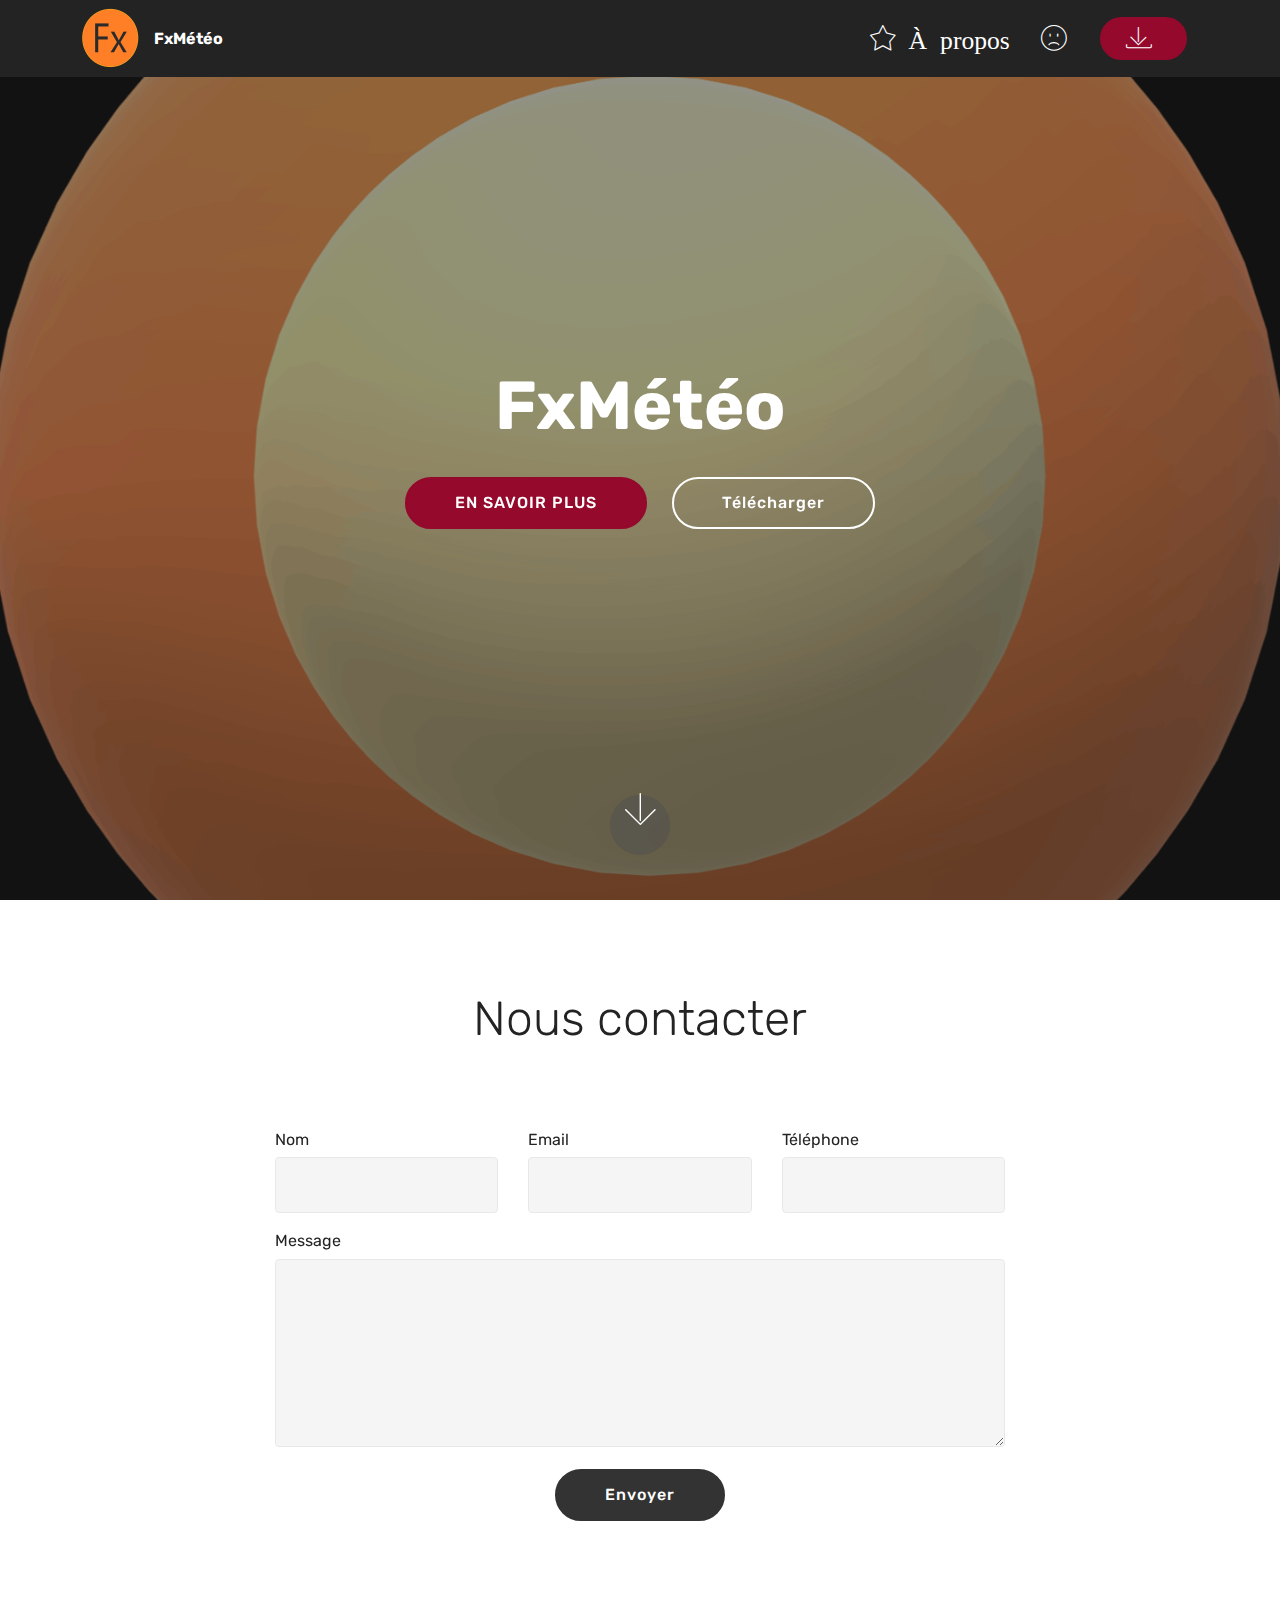
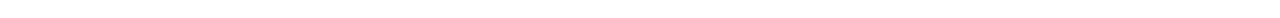
==== index.html @ 1cc1f8f8 "..." ====
<!DOCTYPE html>
<html >
<head>
  <!-- Site made with Mobirise Website Builder v4.9.5, https://mobirise.com -->
  <meta charset="UTF-8">
  <meta http-equiv="X-UA-Compatible" content="IE=edge">
  <meta name="generator" content="Mobirise v4.9.5, mobirise.com">
  <meta name="viewport" content="width=device-width, initial-scale=1, minimum-scale=1">
  <link rel="shortcut icon" href="assets/images/logoxsoleil-122x122.png" type="image/x-icon">
  <meta name="description" content="">
  <title>FxMétéo</title>
  <link rel="stylesheet" href="assets/web/assets/mobirise-icons/mobirise-icons.css">
  <link rel="stylesheet" href="assets/tether/tether.min.css">
  <link rel="stylesheet" href="assets/bootstrap/css/bootstrap.min.css">
  <link rel="stylesheet" href="assets/bootstrap/css/bootstrap-grid.min.css">
  <link rel="stylesheet" href="assets/bootstrap/css/bootstrap-reboot.min.css">
  <link rel="stylesheet" href="assets/dropdown/css/style.css">
  <link rel="stylesheet" href="assets/theme/css/style.css">
  <link rel="stylesheet" href="assets/mobirise/css/mbr-additional.css" type="text/css">
  
  
  
</head>
<body>
  <section class="menu cid-rjNdp1Jo3a" once="menu" id="menu1-5">

    

    <nav class="navbar navbar-expand beta-menu navbar-dropdown align-items-center navbar-fixed-top navbar-toggleable-sm">
        <button class="navbar-toggler navbar-toggler-right" type="button" data-toggle="collapse" data-target="#navbarSupportedContent" aria-controls="navbarSupportedContent" aria-expanded="false" aria-label="Toggle navigation">
            <div class="hamburger">
                <span></span>
                <span></span>
                <span></span>
                <span></span>
            </div>
        </button>
        <div class="menu-logo">
            <div class="navbar-brand">
                <span class="navbar-logo">
                    <a href="FxMétéo.html">
                         <img src="assets/images/logoxsoleil-122x122.png" alt="Mobirise" title="" style="height: 3.8rem;">
                    </a>
                </span>
                <span class="navbar-caption-wrap"><a class="navbar-caption text-white display-4" href="index.html">FxMétéo</a></span>
            </div>
        </div>
        <div class="collapse navbar-collapse" id="navbarSupportedContent">
            <ul class="navbar-nav nav-dropdown" data-app-modern-menu="true"><li class="nav-item">
                    <a class="nav-link link text-white display-4" href="apropos.html"><span class="mbri-star mbr-iconfont mbr-iconfont-btn">&nbsp;À propos</span>
                        </a>
                </li><li class="nav-item">
                    <a class="nav-link link text-white display-4" href="aide.html"><span class="mbri-sad-face mbr-iconfont mbr-iconfont-btn"></span>
                        </a>
                </li></ul>
            <div class="navbar-buttons mbr-section-btn"><a class="btn btn-sm btn-secondary display-4" href="FxMétéo.html">
                    <span class="mbri-save mbr-iconfont mbr-iconfont-btn "><br></span></a></div>
        </div>
    </nav>
</section>

<section class="engine"><a href="https://mobirise.info/d">free site maker</a></section><section class="cid-rjNafGKkWe mbr-fullscreen mbr-parallax-background" id="header2-0">

    

    <div class="mbr-overlay" style="opacity: 0.5; background-color: rgb(35, 35, 35);"></div>

    <div class="container align-center">
        <div class="row justify-content-md-center">
            <div class="mbr-white col-md-10">
                <h1 class="mbr-section-title mbr-bold pb-3 mbr-fonts-style display-1">
                    FxMétéo</h1>
                
                
                <div class="mbr-section-btn"><a class="btn btn-md btn-secondary display-4" href="apropos.html">EN SAVOIR PLUS</a>
                    <a class="btn btn-md btn-white-outline display-4" href="FxMétéo.html">Télécharger</a></div>
            </div>
        </div>
    </div>
    <div class="mbr-arrow hidden-sm-down" aria-hidden="true">
        <a href="#next">
            <i class="mbri-down mbr-iconfont"></i>
        </a>
    </div>
</section>

<section class="mbr-section form1 cid-rjNbFKR8gG" id="form1-1">

    

    
    <div class="container">
        <div class="row justify-content-center">
            <div class="title col-12 col-lg-8">
                <h2 class="mbr-section-title align-center pb-3 mbr-fonts-style display-2">
                    Nous contacter</h2>
                <h3 class="mbr-section-subtitle align-center mbr-light pb-3 mbr-fonts-style display-5"></h3>
            </div>
        </div>
    </div>
    <div class="container">
        <div class="row justify-content-center">
            <div class="media-container-column col-lg-8" data-form-type="formoid">
                <!---Formbuilder Form--->
                <form action="https://mobirise.com/" method="POST" class="mbr-form form-with-styler" data-form-title="Mobirise Form"><input type="hidden" name="email" data-form-email="true" value="gUNDa8kyjLO52QLGzYXBb8/itdICWCpX/SsECe/AJ6BjysUCnybzo7A0BZMUHIFThH6ViTCU7G1DAHpdeQ+tQLdy0p8TaJYJnt2lfduKcC8dFl+DYn1GOAEitGyUYky9">
                    <div class="row row-sm-offset">
                        <div hidden="hidden" data-form-alert="" class="alert alert-success col-12">Envoi confirmé</div>
                        <div hidden="hidden" data-form-alert-danger="" class="alert alert-danger col-12">
                        </div>
                    </div>
                    <div class="dragArea row row-sm-offset">
                        <div class="col-md-4  form-group" data-for="name">
                            <label for="name-form1-1" class="form-control-label mbr-fonts-style display-7">Nom</label>
                            <input type="text" name="name" data-form-field="Name" required="required" class="form-control display-7" id="name-form1-1">
                        </div>
                        <div class="col-md-4  form-group" data-for="email">
                            <label for="email-form1-1" class="form-control-label mbr-fonts-style display-7">Email</label>
                            <input type="email" name="email" data-form-field="Email" required="required" class="form-control display-7" id="email-form1-1">
                        </div>
                        <div data-for="phone" class="col-md-4  form-group">
                            <label for="phone-form1-1" class="form-control-label mbr-fonts-style display-7">Téléphone</label>
                            <input type="tel" name="phone" data-form-field="Phone" class="form-control display-7" id="phone-form1-1">
                        </div>
                        <div data-for="message" class="col-md-12 form-group">
                            <label for="message-form1-1" class="form-control-label mbr-fonts-style display-7">Message</label>
                            <textarea name="message" data-form-field="Message" class="form-control display-7" id="message-form1-1"></textarea>
                        </div>
                        <div class="col-md-12 input-group-btn align-center"><button type="submit" class="btn btn-form btn-black display-4">Envoyer</button></div>
                    </div>
                </form><!---Formbuilder Form--->
            </div>
        </div>
    </div>
</section>


  <script src="assets/web/assets/jquery/jquery.min.js"></script>
  <script src="assets/popper/popper.min.js"></script>
  <script src="assets/tether/tether.min.js"></script>
  <script src="assets/bootstrap/js/bootstrap.min.js"></script>
  <script src="assets/smoothscroll/smooth-scroll.js"></script>
  <script src="assets/dropdown/js/script.min.js"></script>
  <script src="assets/touchswipe/jquery.touch-swipe.min.js"></script>
  <script src="assets/parallax/jarallax.min.js"></script>
  <script src="assets/theme/js/script.js"></script>
  <script src="assets/formoid/formoid.min.js"></script>
  
  
</body>
</html>
---- assets/web/assets/mobirise-icons/mobirise-icons.css ----
@font-face {
  font-family: 'MobiriseIcons';
  src:  url('mobirise-icons.eot?spat4u');
  src:  url('mobirise-icons.eot?spat4u#iefix') format('embedded-opentype'),
    url('mobirise-icons.ttf?spat4u') format('truetype'),
    url('mobirise-icons.woff?spat4u') format('woff'),
    url('mobirise-icons.svg?spat4u#MobiriseIcons') format('svg');
  font-weight: normal;
  font-style: normal;
}

[class^="mbri-"], [class*=" mbri-"] {
  /* use !important to prevent issues with browser extensions that change fonts */
  font-family: MobiriseIcons !important;
  speak: none;
  font-style: normal;
  font-weight: normal;
  font-variant: normal;
  text-transform: none;
  line-height: 1;

  /* Better Font Rendering =========== */
  -webkit-font-smoothing: antialiased;
  -moz-osx-font-smoothing: grayscale;
}

.mbri-add-submenu:before {
  content: "\e900";
}
.mbri-alert:before {
  content: "\e901";
}
.mbri-align-center:before {
  content: "\e902";
}
.mbri-align-justify:before {
  content: "\e903";
}
.mbri-align-left:before {
  content: "\e904";
}
.mbri-align-right:before {
  content: "\e905";
}
.mbri-android:before {
  content: "\e906";
}
.mbri-apple:before {
  content: "\e907";
}
.mbri-arrow-down:before {
  content: "\e908";
}
.mbri-arrow-next:before {
  content: "\e909";
}
.mbri-arrow-prev:before {
  content: "\e90a";
}
.mbri-arrow-up:before {
  content: "\e90b";
}
.mbri-bold:before {
  content: "\e90c";
}
.mbri-bookmark:before {
  content: "\e90d";
}
.mbri-bootstrap:before {
  content: "\e90e";
}
.mbri-briefcase:before {
  content: "\e90f";
}
.mbri-browse:before {
  content: "\e910";
}
.mbri-bulleted-list:before {
  content: "\e911";
}
.mbri-calendar:before {
  content: "\e912";
}
.mbri-camera:before {
  content: "\e913";
}
.mbri-cart-add:before {
  content: "\e914";
}
.mbri-cart-full:before {
  content: "\e915";
}
.mbri-cash:before {
  content: "\e916";
}
.mbri-change-style:before {
  content: "\e917";
}
.mbri-chat:before {
  content: "\e918";
}
.mbri-clock:before {
  content: "\e919";
}
.mbri-close:before {
  content: "\e91a";
}
.mbri-cloud:before {
  content: "\e91b";
}
.mbri-code:before {
  content: "\e91c";
}
.mbri-contact-form:before {
  content: "\e91d";
}
.mbri-credit-card:before {
  content: "\e91e";
}
.mbri-cursor-click:before {
  content: "\e91f";
}
.mbri-cust-feedback:before {
  content: "\e920";
}
.mbri-database:before {
  content: "\e921";
}
.mbri-delivery:before {
  content: "\e922";
}
.mbri-desktop:before {
  content: "\e923";
}
.mbri-devices:before {
  content: "\e924";
}
.mbri-down:before {
  content: "\e925";
}
.mbri-download:before {
  content: "\e989";
}
.mbri-drag-n-drop:before {
  content: "\e927";
}
.mbri-drag-n-drop2:before {
  content: "\e928";
}
.mbri-edit:before {
  content: "\e929";
}
.mbri-edit2:before {
  content: "\e92a";
}
.mbri-error:before {
  content: "\e92b";
}
.mbri-extension:before {
  content: "\e92c";
}
.mbri-features:before {
  content: "\e92d";
}
.mbri-file:before {
  content: "\e92e";
}
.mbri-flag:before {
  content: "\e92f";
}
.mbri-folder:before {
  content: "\e930";
}
.mbri-gift:before {
  content: "\e931";
}
.mbri-github:before {
  content: "\e932";
}
.mbri-globe:before {
  content: "\e933";
}
.mbri-globe-2:before {
  content: "\e934";
}
.mbri-growing-chart:before {
  content: "\e935";
}
.mbri-hearth:before {
  content: "\e936";
}
.mbri-help:before {
  content: "\e937";
}
.mbri-home:before {
  content: "\e938";
}
.mbri-hot-cup:before {
  content: "\e939";
}
.mbri-idea:before {
  content: "\e93a";
}
.mbri-image-gallery:before {
  content: "\e93b";
}
.mbri-image-slider:before {
  content: "\e93c";
}
.mbri-info:before {
  content: "\e93d";
}
.mbri-italic:before {
  content: "\e93e";
}
.mbri-key:before {
  content: "\e93f";
}
.mbri-laptop:before {
  content: "\e940";
}
.mbri-layers:before {
  content: "\e941";
}
.mbri-left-right:before {
  content: "\e942";
}
.mbri-left:before {
  content: "\e943";
}
.mbri-letter:before {
  content: "\e944";
}
.mbri-like:before {
  content: "\e945";
}
.mbri-link:before {
  content: "\e946";
}
.mbri-lock:before {
  content: "\e947";
}
.mbri-login:before {
  content: "\e948";
}
.mbri-logout:before {
  content: "\e949";
}
.mbri-magic-stick:before {
  content: "\e94a";
}
.mbri-map-pin:before {
  content: "\e94b";
}
.mbri-menu:before {
  content: "\e94c";
}
.mbri-mobile:before {
  content: "\e94d";
}
.mbri-mobile2:before {
  content: "\e94e";
}
.mbri-mobirise:before {
  content: "\e94f";
}
.mbri-more-horizontal:before {
  content: "\e950";
}
.mbri-more-vertical:before {
  content: "\e951";
}
.mbri-music:before {
  content: "\e952";
}
.mbri-new-file:before {
  content: "\e953";
}
.mbri-numbered-list:before {
  content: "\e954";
}
.mbri-opened-folder:before {
  content: "\e955";
}
.mbri-pages:before {
  content: "\e956";
}
.mbri-paper-plane:before {
  content: "\e957";
}
.mbri-paperclip:before {
  content: "\e958";
}
.mbri-photo:before {
  content: "\e959";
}
.mbri-photos:before {
  content: "\e95a";
}
.mbri-pin:before {
  content: "\e95b";
}
.mbri-play:before {
  content: "\e95c";
}
.mbri-plus:before {
  content: "\e95d";
}
.mbri-preview:before {
  content: "\e95e";
}
.mbri-print:before {
  content: "\e95f";
}
.mbri-protect:before {
  content: "\e960";
}
.mbri-question:before {
  content: "\e961";
}
.mbri-quote-left:before {
  content: "\e962";
}
.mbri-quote-right:before {
  content: "\e963";
}
.mbri-refresh:before {
  content: "\e964";
}
.mbri-responsive:before {
  content: "\e965";
}
.mbri-right:before {
  content: "\e966";
}
.mbri-rocket:before {
  content: "\e967";
}
.mbri-sad-face:before {
  content: "\e968";
}
.mbri-sale:before {
  content: "\e969";
}
.mbri-save:before {
  content: "\e96a";
}
.mbri-search:before {
  content: "\e96b";
}
.mbri-setting:before {
  content: "\e96c";
}
.mbri-setting2:before {
  content: "\e96d";
}
.mbri-setting3:before {
  content: "\e96e";
}
.mbri-share:before {
  content: "\e96f";
}
.mbri-shopping-bag:before {
  content: "\e970";
}
.mbri-shopping-basket:before {
  content: "\e971";
}
.mbri-shopping-cart:before {
  content: "\e972";
}
.mbri-sites:before {
  content: "\e973";
}
.mbri-smile-face:before {
  content: "\e974";
}
.mbri-speed:before {
  content: "\e975";
}
.mbri-star:before {
  content: "\e976";
}
.mbri-success:before {
  content: "\e977";
}
.mbri-sun:before {
  content: "\e978";
}
.mbri-sun2:before {
  content: "\e979";
}
.mbri-tablet:before {
  content: "\e97a";
}
.mbri-tablet-vertical:before {
  content: "\e97b";
}
.mbri-target:before {
  content: "\e97c";
}
.mbri-timer:before {
  content: "\e97d";
}
.mbri-to-ftp:before {
  content: "\e97e";
}
.mbri-to-local-drive:before {
  content: "\e97f";
}
.mbri-touch-swipe:before {
  content: "\e980";
}
.mbri-touch:before {
  content: "\e981";
}
.mbri-trash:before {
  content: "\e982";
}
.mbri-underline:before {
  content: "\e983";
}
.mbri-unlink:before {
  content: "\e984";
}
.mbri-unlock:before {
  content: "\e985";
}
.mbri-up-down:before {
  content: "\e986";
}
.mbri-up:before {
  content: "\e987";
}
.mbri-update:before {
  content: "\e988";
}
.mbri-upload:before {
 content: "\e926"; 
}
.mbri-user:before {
  content: "\e98a";
}
.mbri-user2:before {
  content: "\e98b";
}
.mbri-users:before {
  content: "\e98c";
}
.mbri-video:before {
  content: "\e98d";
}
.mbri-video-play:before {
  content: "\e98e";
}
.mbri-watch:before {
  content: "\e98f";
}
.mbri-website-theme:before {
  content: "\e990";
}
.mbri-wifi:before {
  content: "\e991";
}
.mbri-windows:before {
  content: "\e992";
}
.mbri-zoom-out:before {
  content: "\e993";
}
.mbri-redo:before {
  content: "\e994";
}
.mbri-undo:before {
  content: "\e995";
}
---- assets/dropdown/css/style.css ----
.navbar-dropdown {
  left: 0;
  padding: 0;
  position: absolute;
  right: 0;
  top: 0;
  transition: all 0.45s ease;
  z-index: 1030;
  background: #282828; }
  .navbar-dropdown .navbar-logo {
    margin-right: 0.8rem;
    transition: margin 0.3s ease-in-out;
    vertical-align: middle; }
    .navbar-dropdown .navbar-logo img {
      height: 3.125rem;
      transition: all 0.3s ease-in-out; }
    .navbar-dropdown .navbar-logo.mbr-iconfont {
      font-size: 3.125rem;
      line-height: 3.125rem; }
  .navbar-dropdown .navbar-caption {
    font-weight: 700;
    white-space: normal;
    vertical-align: -4px;
    line-height: 3.125rem !important; }
    .navbar-dropdown .navbar-caption, .navbar-dropdown .navbar-caption:hover {
      color: inherit;
      text-decoration: none; }
  .navbar-dropdown .mbr-iconfont + .navbar-caption {
    vertical-align: -1px; }
  .navbar-dropdown.navbar-fixed-top {
    position: fixed; }
  .navbar-dropdown .navbar-brand span {
    vertical-align: -4px; }
  .navbar-dropdown.bg-color.transparent {
    background: none; }
  .navbar-dropdown.navbar-short .navbar-brand {
    padding: 0.625rem 0; }
    .navbar-dropdown.navbar-short .navbar-brand span {
      vertical-align: -1px; }
  .navbar-dropdown.navbar-short .navbar-caption {
    line-height: 2.375rem !important;
    vertical-align: -2px; }
  .navbar-dropdown.navbar-short .navbar-logo {
    margin-right: 0.5rem; }
    .navbar-dropdown.navbar-short .navbar-logo img {
      height: 2.375rem; }
    .navbar-dropdown.navbar-short .navbar-logo.mbr-iconfont {
      font-size: 2.375rem;
      line-height: 2.375rem; }
  .navbar-dropdown.navbar-short .mbr-table-cell {
    height: 3.625rem; }
  .navbar-dropdown .navbar-close {
    left: 0.6875rem;
    position: fixed;
    top: 0.75rem;
    z-index: 1000; }
  .navbar-dropdown .hamburger-icon {
    content: "";
    display: inline-block;
    vertical-align: middle;
    width: 16px;
    -webkit-box-shadow: 0 -6px 0 1px #282828,0 0 0 1px #282828,0 6px 0 1px #282828;
    -moz-box-shadow: 0 -6px 0 1px #282828,0 0 0 1px #282828,0 6px 0 1px #282828;
    box-shadow: 0 -6px 0 1px #282828,0 0 0 1px #282828,0 6px 0 1px #282828; }

.dropdown-menu .dropdown-toggle[data-toggle="dropdown-submenu"]::after {
  border-bottom: 0.35em solid transparent;
  border-left: 0.35em solid;
  border-right: 0;
  border-top: 0.35em solid transparent;
  margin-left: 0.3rem; }

.dropdown-menu .dropdown-item:focus {
  outline: 0; }

.nav-dropdown {
  font-size: 0.75rem;
  font-weight: 500;
  height: auto !important; }
  .nav-dropdown .nav-btn {
    padding-left: 1rem; }
  .nav-dropdown .link {
    margin: .667em 1.667em;
    font-weight: 500;
    padding: 0;
    transition: color .2s ease-in-out; }
    .nav-dropdown .link.dropdown-toggle {
      margin-right: 2.583em; }
      .nav-dropdown .link.dropdown-toggle::after {
        margin-left: .25rem;
        border-top: 0.35em solid;
        border-right: 0.35em solid transparent;
        border-left: 0.35em solid transparent;
        border-bottom: 0; }
      .nav-dropdown .link.dropdown-toggle[aria-expanded="true"] {
        margin: 0;
        padding: 0.667em 3.263em  0.667em 1.667em; }
  .nav-dropdown .link::after,
  .nav-dropdown .dropdown-item::after {
    color: inherit; }
  .nav-dropdown .btn {
    font-size: 0.75rem;
    font-weight: 700;
    letter-spacing: 0;
    margin-bottom: 0;
    padding-left: 1.25rem;
    padding-right: 1.25rem; }
  .nav-dropdown .dropdown-menu {
    border-radius: 0;
    border: 0;
    left: 0;
    margin: 0;
    padding-bottom: 1.25rem;
    padding-top: 1.25rem;
    position: relative; }
  .nav-dropdown .dropdown-submenu {
    margin-left: 0.125rem;
    top: 0; }
  .nav-dropdown .dropdown-item {
    font-weight: 500;
    line-height: 2;
    padding: 0.3846em 4.615em 0.3846em 1.5385em;
    position: relative;
    transition: color .2s ease-in-out, background-color .2s ease-in-out; }
    .nav-dropdown .dropdown-item::after {
      margin-top: -0.3077em;
      position: absolute;
      right: 1.1538em;
      top: 50%; }
    .nav-dropdown .dropdown-item:focus, .nav-dropdown .dropdown-item:hover {
      background: none; }

@media (max-width: 767px) {
  .nav-dropdown.navbar-toggleable-sm {
    bottom: 0;
    display: none;
    left: 0;
    overflow-x: hidden;
    position: fixed;
    top: 0;
    transform: translateX(-100%);
    -ms-transform: translateX(-100%);
    -webkit-transform: translateX(-100%);
    width: 18.75rem;
    z-index: 999; } }
.nav-dropdown.navbar-toggleable-xl {
  bottom: 0;
  display: none;
  left: 0;
  overflow-x: hidden;
  position: fixed;
  top: 0;
  transform: translateX(-100%);
  -ms-transform: translateX(-100%);
  -webkit-transform: translateX(-100%);
  width: 18.75rem;
  z-index: 999; }

.nav-dropdown-sm {
  display: block !important;
  overflow-x: hidden;
  overflow: auto;
  padding-top: 3.875rem; }
  .nav-dropdown-sm::after {
    content: "";
    display: block;
    height: 3rem;
    width: 100%; }
  .nav-dropdown-sm.collapse.in ~ .navbar-close {
    display: block !important; }
  .nav-dropdown-sm.collapsing, .nav-dropdown-sm.collapse.in {
    transform: translateX(0);
    -ms-transform: translateX(0);
    -webkit-transform: translateX(0);
    transition: all 0.25s ease-out;
    -webkit-transition: all 0.25s ease-out;
    background: #282828; }
  .nav-dropdown-sm.collapsing[aria-expanded="false"] {
    transform: translateX(-100%);
    -ms-transform: translateX(-100%);
    -webkit-transform: translateX(-100%); }
  .nav-dropdown-sm .nav-item {
    display: block;
    margin-left: 0 !important;
    padding-left: 0; }
  .nav-dropdown-sm .link,
  .nav-dropdown-sm .dropdown-item {
    border-top: 1px dotted rgba(255, 255, 255, 0.1);
    font-size: 0.8125rem;
    line-height: 1.6;
    margin: 0 !important;
    padding: 0.875rem 2.4rem 0.875rem 1.5625rem !important;
    position: relative;
    white-space: normal; }
    .nav-dropdown-sm .link:focus, .nav-dropdown-sm .link:hover,
    .nav-dropdown-sm .dropdown-item:focus,
    .nav-dropdown-sm .dropdown-item:hover {
      background: rgba(0, 0, 0, 0.2) !important;
      color: #c0a375; }
  .nav-dropdown-sm .nav-btn {
    position: relative;
    padding: 1.5625rem 1.5625rem 0 1.5625rem; }
    .nav-dropdown-sm .nav-btn::before {
      border-top: 1px dotted rgba(255, 255, 255, 0.1);
      content: "";
      left: 0;
      position: absolute;
      top: 0;
      width: 100%; }
    .nav-dropdown-sm .nav-btn + .nav-btn {
      padding-top: 0.625rem; }
      .nav-dropdown-sm .nav-btn + .nav-btn::before {
        display: none; }
  .nav-dropdown-sm .btn {
    padding: 0.625rem 0; }
  .nav-dropdown-sm .dropdown-toggle[data-toggle="dropdown-submenu"]::after {
    margin-left: .25rem;
    border-top: 0.35em solid;
    border-right: 0.35em solid transparent;
    border-left: 0.35em solid transparent;
    border-bottom: 0; }
  .nav-dropdown-sm .dropdown-toggle[data-toggle="dropdown-submenu"][aria-expanded="true"]::after {
    border-top: 0;
    border-right: 0.35em solid transparent;
    border-left: 0.35em solid transparent;
    border-bottom: 0.35em solid; }
  .nav-dropdown-sm .dropdown-menu {
    margin: 0;
    padding: 0;
    position: relative;
    top: 0;
    left: 0;
    width: 100%;
    border: 0;
    float: none;
    border-radius: 0;
    background: none; }
  .nav-dropdown-sm .dropdown-submenu {
    left: 100%;
    margin-left: 0.125rem;
    margin-top: -1.25rem;
    top: 0; }

.navbar-toggleable-sm .nav-dropdown .dropdown-menu {
  position: absolute; }

.navbar-toggleable-sm .nav-dropdown .dropdown-submenu {
  left: 100%;
  margin-left: 0.125rem;
  margin-top: -1.25rem;
  top: 0; }

.navbar-toggleable-sm.opened .nav-dropdown .dropdown-menu {
  position: relative; }

.navbar-toggleable-sm.opened .nav-dropdown .dropdown-submenu {
  left: 0;
  margin-left: 00rem;
  margin-top: 0rem;
  top: 0; }

.is-builder .nav-dropdown.collapsing {
  transition: none !important; }

/*# sourceMappingURL=style.css.map */
---- assets/theme/css/style.css ----
/*!
 * Mobirise v4 theme (https://mobirise.com/)
 * Copyright 2017 Mobirise
 */
section {
  background-color: #eeeeee; }

section,
.container,
.container-fluid {
  position: relative;
  word-wrap: break-word; }

a.mbr-iconfont:hover {
  text-decoration: none; }

.article .lead p, .article .lead ul, .article .lead ol, .article .lead pre, .article .lead blockquote {
  margin-bottom: 0; }

a {
  font-style: normal;
  font-weight: 400;
  cursor: pointer; }
  a, a:hover {
    text-decoration: none; }

figure {
  margin-bottom: 0; }

body {
  color: #232323; }

h1, h2, h3, h4, h5, h6,
.h1, .h2, .h3, .h4, .h5, .h6,
.display-1, .display-2, .display-3, .display-4 {
  line-height: 1;
  word-break: break-word;
  word-wrap: break-word; }

b, strong {
  font-weight: bold; }

blockquote {
  padding: 10px 0 10px 20px;
  position: relative;
  border-left: 2px solid;
  border-color: #ff3366; }

input:-webkit-autofill, input:-webkit-autofill:hover, input:-webkit-autofill:focus, input:-webkit-autofill:active {
  transition-delay: 9999s;
  transition-property: background-color, color; }

textarea[type="hidden"] {
  display: none; }

body {
  position: relative; }

section {
  background-position: 50% 50%;
  background-repeat: no-repeat;
  background-size: cover; }
  section .mbr-background-video,
  section .mbr-background-video-preview {
    position: absolute;
    bottom: 0;
    left: 0;
    right: 0;
    top: 0; }

.hidden {
  visibility: hidden; }

.mbr-z-index20 {
  z-index: 20; }

/*! Base colors */
.mbr-white {
  color: #ffffff; }

.mbr-black {
  color: #000000; }

.mbr-bg-white {
  background-color: #ffffff; }

.mbr-bg-black {
  background-color: #000000; }

/*! Text-aligns */
.align-left {
  text-align: left; }

.align-center {
  text-align: center; }

.align-right {
  text-align: right; }

@media (max-width: 767px) {
  .align-left, .align-center, .align-right, .mbr-section-btn, .mbr-section-title {
    text-align: center; } }
/*! Font-weight  */
.mbr-light {
  font-weight: 300; }

.mbr-regular {
  font-weight: 400; }

.mbr-semibold {
  font-weight: 500; }

.mbr-bold {
  font-weight: 700; }

/*! Media  */
.media-size-item {
  -webkit-flex: 1 1 auto;
  -moz-flex: 1 1 auto;
  -ms-flex: 1 1 auto;
  -o-flex: 1 1 auto;
  flex: 1 1 auto; }

.media-content {
  -webkit-flex-basis: 100%;
  flex-basis: 100%; }

.media-container-row {
  display: -ms-flexbox;
  display: -webkit-flex;
  display: flex;
  -webkit-flex-direction: row;
  -ms-flex-direction: row;
  flex-direction: row;
  -webkit-flex-wrap: wrap;
  -ms-flex-wrap: wrap;
  flex-wrap: wrap;
  -webkit-justify-content: center;
  -ms-flex-pack: center;
  justify-content: center;
  -webkit-align-content: center;
  -ms-flex-line-pack: center;
  align-content: center;
  -webkit-align-items: start;
  -ms-flex-align: start;
  align-items: start; }
  .media-container-row .media-size-item {
    width: 400px; }

.media-container-column {
  display: -ms-flexbox;
  display: -webkit-flex;
  display: flex;
  -webkit-flex-direction: column;
  -ms-flex-direction: column;
  flex-direction: column;
  -webkit-flex-wrap: wrap;
  -ms-flex-wrap: wrap;
  flex-wrap: wrap;
  -webkit-justify-content: center;
  -ms-flex-pack: center;
  justify-content: center;
  -webkit-align-content: center;
  -ms-flex-line-pack: center;
  align-content: center;
  -webkit-align-items: stretch;
  -ms-flex-align: stretch;
  align-items: stretch; }
  .media-container-column > * {
    width: 100%; }

@media (min-width: 992px) {
  .media-container-row {
    -webkit-flex-wrap: nowrap;
    -ms-flex-wrap: nowrap;
    flex-wrap: nowrap; } }
figure {
  overflow: hidden; }

figure[mbr-media-size] {
  transition: width 0.1s; }

.mbr-figure img, .mbr-figure iframe {
  display: block;
  width: 100%; }

.card {
  background-color: transparent;
  border: none; }

.card-img {
  text-align: center;
  flex-shrink: 0;
  -webkit-flex-shrink: 0; }

.media {
  max-width: 100%;
  margin: 0 auto; }

.mbr-figure {
  -ms-flex-item-align: center;
  -ms-grid-row-align: center;
  -webkit-align-self: center;
  align-self: center; }

.media-container > div {
  max-width: 100%; }

.mbr-figure img, .card-img img {
  width: 100%; }

@media (max-width: 991px) {
  .media-size-item {
    width: auto !important; }

  .media {
    width: auto; }

  .mbr-figure {
    width: 100% !important; } }
/*! Buttons */
.mbr-section-btn {
  margin-left: -.25rem;
  margin-right: -.25rem;
  font-size: 0; }

nav .mbr-section-btn {
  margin-left: 0rem;
  margin-right: 0rem; }

/*! Btn icon margin */
.btn .mbr-iconfont, .btn.btn-sm .mbr-iconfont {
  cursor: pointer;
  margin-right: 0.5rem; }

.btn.btn-md .mbr-iconfont, .btn.btn-md .mbr-iconfont {
  margin-right: 0.8rem; }

.mbr-regular {
  font-weight: 400; }

.mbr-semibold {
  font-weight: 500; }

.mbr-bold {
  font-weight: 700; }

[type="submit"] {
  -webkit-appearance: none; }

/*! Full-screen */
.mbr-fullscreen .mbr-overlay {
  min-height: 100vh; }

.mbr-fullscreen {
  display: flex;
  display: -webkit-flex;
  display: -moz-flex;
  display: -ms-flex;
  display: -o-flex;
  align-items: center;
  -webkit-align-items: center;
  min-height: 100vh;
  padding-top: 3rem;
  padding-bottom: 3rem; }

/*! Map */
.map {
  height: 25rem;
  position: relative; }
  .map iframe {
    width: 100%;
    height: 100%; }

/* Form */
.form-asterisk {
  font-family: initial;
  position: absolute;
  top: -2px;
  font-weight: normal; }

/*! Scroll to top arrow */
.mbr-arrow-up {
  bottom: 25px;
  right: 90px;
  position: fixed;
  text-align: right;
  z-index: 5000;
  color: #ffffff;
  font-size: 32px;
  transform: rotate(180deg);
  -webkit-transform: rotate(180deg); }

.mbr-arrow-up a {
  background: rgba(0, 0, 0, 0.2);
  border-radius: 3px;
  color: #fff;
  display: inline-block;
  height: 60px;
  width: 60px;
  outline-style: none !important;
  position: relative;
  text-decoration: none;
  transition: all .3s ease-in-out;
  cursor: pointer;
  text-align: center; }
  .mbr-arrow-up a:hover {
    background-color: rgba(0, 0, 0, 0.4); }
  .mbr-arrow-up a i {
    line-height: 60px; }

.mbr-arrow-up-icon {
  display: block;
  color: #fff; }

.mbr-arrow-up-icon::before {
  content: "\203a";
  display: inline-block;
  font-family: serif;
  font-size: 32px;
  line-height: 1;
  font-style: normal;
  position: relative;
  top: 6px;
  left: -4px;
  -webkit-transform: rotate(-90deg);
  transform: rotate(-90deg); }

/*! Arrow Down */
.mbr-arrow {
  position: absolute;
  bottom: 45px;
  left: 50%;
  width: 60px;
  height: 60px;
  cursor: pointer;
  background-color: rgba(80, 80, 80, 0.5);
  border-radius: 50%;
  -webkit-transform: translateX(-50%);
  transform: translateX(-50%); }
  .mbr-arrow > a {
    display: inline-block;
    text-decoration: none;
    outline-style: none;
    -webkit-animation: arrowdown 1.7s ease-in-out infinite;
    animation: arrowdown 1.7s ease-in-out infinite; }
    .mbr-arrow > a > i {
      position: absolute;
      top: -2px;
      left: 15px;
      font-size: 2rem; }

@keyframes arrowdown {
  0% {
    transform: translateY(0px);
    -webkit-transform: translateY(0px); }
  50% {
    transform: translateY(-5px);
    -webkit-transform: translateY(-5px); }
  100% {
    transform: translateY(0px);
    -webkit-transform: translateY(0px); } }
@-webkit-keyframes arrowdown {
  0% {
    transform: translateY(0px);
    -webkit-transform: translateY(0px); }
  50% {
    transform: translateY(-5px);
    -webkit-transform: translateY(-5px); }
  100% {
    transform: translateY(0px);
    -webkit-transform: translateY(0px); } }
@media (max-width: 500px) {
  .mbr-arrow-up {
    left: 50%;
    right: auto;
    transform: translateX(-50%) rotate(180deg);
    -webkit-transform: translateX(-50%) rotate(180deg); } }
/*Gradients animation*/
@keyframes gradient-animation {
  from {
    background-position: 0% 100%;
    animation-timing-function: ease-in-out; }
  to {
    background-position: 100% 0%;
    animation-timing-function: ease-in-out; } }
@-webkit-keyframes gradient-animation {
  from {
    background-position: 0% 100%;
    animation-timing-function: ease-in-out; }
  to {
    background-position: 100% 0%;
    animation-timing-function: ease-in-out; } }
.bg-gradient {
  background-size: 200% 200%;
  animation: gradient-animation 5s infinite alternate;
  -webkit-animation: gradient-animation 5s infinite alternate; }

.menu .navbar-brand {
  display: -webkit-flex; }
  .menu .navbar-brand span {
    display: flex;
    display: -webkit-flex; }
  .menu .navbar-brand .navbar-caption-wrap {
    display: -webkit-flex; }
  .menu .navbar-brand .navbar-logo img {
    display: -webkit-flex; }
@media (min-width: 768px) and (max-width: 991px) {
  .menu .navbar-toggleable-sm .navbar-nav {
    display: -webkit-box;
    display: -webkit-flex;
    display: -ms-flexbox; } }
@media (min-width: 992px) {
  .menu .navbar-nav.nav-dropdown {
    display: -webkit-flex; }
  .menu .navbar-toggleable-sm .navbar-collapse {
    display: -webkit-flex !important; } }
@media (max-width: 767px) {
  .menu .navbar-collapse {
    max-height: 80vh; }
  .menu .dropdown-menu {
    max-height: 60vh; } }

.navbar {
  display: -webkit-flex;
  -webkit-flex-wrap: wrap;
  -webkit-align-items: center;
  -webkit-justify-content: space-between; }

.navbar-collapse {
  -webkit-flex-basis: 100%;
  -webkit-flex-grow: 1;
  -webkit-align-items: center; }

.nav-dropdown .link {
  padding: .667em 1.667em !important;
  margin: 0 !important; }

.nav {
  display: -webkit-flex;
  -webkit-flex-wrap: wrap; }

.row {
  display: -webkit-flex;
  -webkit-flex-wrap: wrap; }

.justify-content-center {
  -webkit-justify-content: center; }

.form-inline {
  display: -webkit-flex;
  -webkit-flex-flow: row wrap;
  -webkit-align-items: center; }

.card-wrapper {
  -webkit-flex: 1; }

.carousel-control {
  z-index: 10;
  display: -webkit-flex;
  -webkit-align-items: center;
  -webkit-justify-content: center; }

.carousel-controls {
  display: -webkit-flex; }

.media {
  display: -webkit-flex; }

.jq-selectbox__select {
  padding: 1.07em .5em;
  position: absolute;
  top: 0;
  left: 0;
  width: 100%; }

.jq-selectbox__dropdown {
  position: absolute;
  top: 100% !important;
  left: 0 !important;
  width: 100% !important; }

.jq-selectbox__trigger-arrow {
  transform: translateY(-50%); }

.jq-selectbox li {
  padding: 1.07em .5em; }

/*# sourceMappingURL=style.css.map */
.engine {
	position: absolute;
	text-indent: -2400px;
	text-align: center;
	padding: 0;
	top: 0;
	left: -2400px;
}
---- assets/mobirise/css/mbr-additional.css ----
@import url(https://fonts.googleapis.com/css?family=Rubik:300,300i,400,400i,500,500i,700,700i,900,900i);





body {
  font-style: normal;
  line-height: 1.5;
}
.mbr-section-title {
  font-style: normal;
  line-height: 1.2;
}
.mbr-section-subtitle {
  line-height: 1.3;
}
.mbr-text {
  font-style: normal;
  line-height: 1.6;
}
.display-1 {
  font-family: 'Rubik', sans-serif;
  font-size: 4.25rem;
}
.display-1 > .mbr-iconfont {
  font-size: 6.8rem;
}
.display-2 {
  font-family: 'Rubik', sans-serif;
  font-size: 3rem;
}
.display-2 > .mbr-iconfont {
  font-size: 4.8rem;
}
.display-4 {
  font-family: 'Rubik', sans-serif;
  font-size: 1rem;
}
.display-4 > .mbr-iconfont {
  font-size: 1.6rem;
}
.display-5 {
  font-family: 'Rubik', sans-serif;
  font-size: 1.5rem;
}
.display-5 > .mbr-iconfont {
  font-size: 2.4rem;
}
.display-7 {
  font-family: 'Rubik', sans-serif;
  font-size: 1rem;
}
.display-7 > .mbr-iconfont {
  font-size: 1.6rem;
}
/* ---- Fluid typography for mobile devices ---- */
/* 1.4 - font scale ratio ( bootstrap == 1.42857 ) */
/* 100vw - current viewport width */
/* (48 - 20)  48 == 48rem == 768px, 20 == 20rem == 320px(minimal supported viewport) */
/* 0.65 - min scale variable, may vary */
@media (max-width: 768px) {
  .display-1 {
    font-size: 3.4rem;
    font-size: calc( 2.1374999999999997rem + (4.25 - 2.1374999999999997) * ((100vw - 20rem) / (48 - 20)));
    line-height: calc( 1.4 * (2.1374999999999997rem + (4.25 - 2.1374999999999997) * ((100vw - 20rem) / (48 - 20))));
  }
  .display-2 {
    font-size: 2.4rem;
    font-size: calc( 1.7rem + (3 - 1.7) * ((100vw - 20rem) / (48 - 20)));
    line-height: calc( 1.4 * (1.7rem + (3 - 1.7) * ((100vw - 20rem) / (48 - 20))));
  }
  .display-4 {
    font-size: 0.8rem;
    font-size: calc( 1rem + (1 - 1) * ((100vw - 20rem) / (48 - 20)));
    line-height: calc( 1.4 * (1rem + (1 - 1) * ((100vw - 20rem) / (48 - 20))));
  }
  .display-5 {
    font-size: 1.2rem;
    font-size: calc( 1.175rem + (1.5 - 1.175) * ((100vw - 20rem) / (48 - 20)));
    line-height: calc( 1.4 * (1.175rem + (1.5 - 1.175) * ((100vw - 20rem) / (48 - 20))));
  }
}
/* Buttons */
.btn {
  font-weight: 500;
  border-width: 2px;
  font-style: normal;
  letter-spacing: 1px;
  margin: .4rem .8rem;
  white-space: normal;
  -webkit-transition: all 0.3s ease-in-out;
  -moz-transition: all 0.3s ease-in-out;
  transition: all 0.3s ease-in-out;
  display: inline-flex;
  align-items: center;
  justify-content: center;
  word-break: break-word;
  -webkit-align-items: center;
  -webkit-justify-content: center;
  display: -webkit-inline-flex;
  padding: 1rem 3rem;
  border-radius: 3px;
}
.btn-sm {
  font-weight: 500;
  letter-spacing: 1px;
  -webkit-transition: all 0.3s ease-in-out;
  -moz-transition: all 0.3s ease-in-out;
  transition: all 0.3s ease-in-out;
  padding: 0.6rem 1.5rem;
  border-radius: 3px;
}
.btn-md {
  font-weight: 500;
  letter-spacing: 1px;
  margin: .4rem .8rem !important;
  -webkit-transition: all 0.3s ease-in-out;
  -moz-transition: all 0.3s ease-in-out;
  transition: all 0.3s ease-in-out;
  padding: 1rem 3rem;
  border-radius: 3px;
}
.btn-lg {
  font-weight: 500;
  letter-spacing: 1px;
  margin: .4rem .8rem !important;
  -webkit-transition: all 0.3s ease-in-out;
  -moz-transition: all 0.3s ease-in-out;
  transition: all 0.3s ease-in-out;
  padding: 1.2rem 3.2rem;
  border-radius: 3px;
}
.bg-primary {
  background-color: #149dcc !important;
}
.bg-success {
  background-color: #f7ed4a !important;
}
.bg-info {
  background-color: #82786e !important;
}
.bg-warning {
  background-color: #879a9f !important;
}
.bg-danger {
  background-color: #b1a374 !important;
}
.btn-primary,
.btn-primary:active {
  background-color: #149dcc !important;
  border-color: #149dcc !important;
  color: #ffffff !important;
}
.btn-primary:hover,
.btn-primary:focus,
.btn-primary.focus,
.btn-primary.active {
  color: #ffffff !important;
  background-color: #0d6786 !important;
  border-color: #0d6786 !important;
}
.btn-primary.disabled,
.btn-primary:disabled {
  color: #ffffff !important;
  background-color: #0d6786 !important;
  border-color: #0d6786 !important;
}
.btn-secondary,
.btn-secondary:active {
  background-color: #94092c !important;
  border-color: #94092c !important;
  color: #ffffff !important;
}
.btn-secondary:hover,
.btn-secondary:focus,
.btn-secondary.focus,
.btn-secondary.active {
  color: #ffffff !important;
  background-color: #4c0517 !important;
  border-color: #4c0517 !important;
}
.btn-secondary.disabled,
.btn-secondary:disabled {
  color: #ffffff !important;
  background-color: #4c0517 !important;
  border-color: #4c0517 !important;
}
.btn-info,
.btn-info:active {
  background-color: #82786e !important;
  border-color: #82786e !important;
  color: #ffffff !important;
}
.btn-info:hover,
.btn-info:focus,
.btn-info.focus,
.btn-info.active {
  color: #ffffff !important;
  background-color: #59524b !important;
  border-color: #59524b !important;
}
.btn-info.disabled,
.btn-info:disabled {
  color: #ffffff !important;
  background-color: #59524b !important;
  border-color: #59524b !important;
}
.btn-success,
.btn-success:active {
  background-color: #f7ed4a !important;
  border-color: #f7ed4a !important;
  color: #3f3c03 !important;
}
.btn-success:hover,
.btn-success:focus,
.btn-success.focus,
.btn-success.active {
  color: #3f3c03 !important;
  background-color: #eadd0a !important;
  border-color: #eadd0a !important;
}
.btn-success.disabled,
.btn-success:disabled {
  color: #3f3c03 !important;
  background-color: #eadd0a !important;
  border-color: #eadd0a !important;
}
.btn-warning,
.btn-warning:active {
  background-color: #879a9f !important;
  border-color: #879a9f !important;
  color: #ffffff !important;
}
.btn-warning:hover,
.btn-warning:focus,
.btn-warning.focus,
.btn-warning.active {
  color: #ffffff !important;
  background-color: #617479 !important;
  border-color: #617479 !important;
}
.btn-warning.disabled,
.btn-warning:disabled {
  color: #ffffff !important;
  background-color: #617479 !important;
  border-color: #617479 !important;
}
.btn-danger,
.btn-danger:active {
  background-color: #b1a374 !important;
  border-color: #b1a374 !important;
  color: #ffffff !important;
}
.btn-danger:hover,
.btn-danger:focus,
.btn-danger.focus,
.btn-danger.active {
  color: #ffffff !important;
  background-color: #8b7d4e !important;
  border-color: #8b7d4e !important;
}
.btn-danger.disabled,
.btn-danger:disabled {
  color: #ffffff !important;
  background-color: #8b7d4e !important;
  border-color: #8b7d4e !important;
}
.btn-white {
  color: #333333 !important;
}
.btn-white,
.btn-white:active {
  background-color: #ffffff !important;
  border-color: #ffffff !important;
  color: #808080 !important;
}
.btn-white:hover,
.btn-white:focus,
.btn-white.focus,
.btn-white.active {
  color: #808080 !important;
  background-color: #d9d9d9 !important;
  border-color: #d9d9d9 !important;
}
.btn-white.disabled,
.btn-white:disabled {
  color: #808080 !important;
  background-color: #d9d9d9 !important;
  border-color: #d9d9d9 !important;
}
.btn-black,
.btn-black:active {
  background-color: #333333 !important;
  border-color: #333333 !important;
  color: #ffffff !important;
}
.btn-black:hover,
.btn-black:focus,
.btn-black.focus,
.btn-black.active {
  color: #ffffff !important;
  background-color: #0d0d0d !important;
  border-color: #0d0d0d !important;
}
.btn-black.disabled,
.btn-black:disabled {
  color: #ffffff !important;
  background-color: #0d0d0d !important;
  border-color: #0d0d0d !important;
}
.btn-primary-outline,
.btn-primary-outline:active {
  background: none;
  border-color: #0b566f;
  color: #0b566f;
}
.btn-primary-outline:hover,
.btn-primary-outline:focus,
.btn-primary-outline.focus,
.btn-primary-outline.active {
  color: #ffffff;
  background-color: #149dcc;
  border-color: #149dcc;
}
.btn-primary-outline.disabled,
.btn-primary-outline:disabled {
  color: #ffffff !important;
  background-color: #149dcc !important;
  border-color: #149dcc !important;
}
.btn-secondary-outline,
.btn-secondary-outline:active {
  background: none;
  border-color: #34030f;
  color: #34030f;
}
.btn-secondary-outline:hover,
.btn-secondary-outline:focus,
.btn-secondary-outline.focus,
.btn-secondary-outline.active {
  color: #ffffff;
  background-color: #94092c;
  border-color: #94092c;
}
.btn-secondary-outline.disabled,
.btn-secondary-outline:disabled {
  color: #ffffff !important;
  background-color: #94092c !important;
  border-color: #94092c !important;
}
.btn-info-outline,
.btn-info-outline:active {
  background: none;
  border-color: #4b453f;
  color: #4b453f;
}
.btn-info-outline:hover,
.btn-info-outline:focus,
.btn-info-outline.focus,
.btn-info-outline.active {
  color: #ffffff;
  background-color: #82786e;
  border-color: #82786e;
}
.btn-info-outline.disabled,
.btn-info-outline:disabled {
  color: #ffffff !important;
  background-color: #82786e !important;
  border-color: #82786e !important;
}
.btn-success-outline,
.btn-success-outline:active {
  background: none;
  border-color: #d2c609;
  color: #d2c609;
}
.btn-success-outline:hover,
.btn-success-outline:focus,
.btn-success-outline.focus,
.btn-success-outline.active {
  color: #3f3c03;
  background-color: #f7ed4a;
  border-color: #f7ed4a;
}
.btn-success-outline.disabled,
.btn-success-outline:disabled {
  color: #3f3c03 !important;
  background-color: #f7ed4a !important;
  border-color: #f7ed4a !important;
}
.btn-warning-outline,
.btn-warning-outline:active {
  background: none;
  border-color: #55666b;
  color: #55666b;
}
.btn-warning-outline:hover,
.btn-warning-outline:focus,
.btn-warning-outline.focus,
.btn-warning-outline.active {
  color: #ffffff;
  background-color: #879a9f;
  border-color: #879a9f;
}
.btn-warning-outline.disabled,
.btn-warning-outline:disabled {
  color: #ffffff !important;
  background-color: #879a9f !important;
  border-color: #879a9f !important;
}
.btn-danger-outline,
.btn-danger-outline:active {
  background: none;
  border-color: #7a6e45;
  color: #7a6e45;
}
.btn-danger-outline:hover,
.btn-danger-outline:focus,
.btn-danger-outline.focus,
.btn-danger-outline.active {
  color: #ffffff;
  background-color: #b1a374;
  border-color: #b1a374;
}
.btn-danger-outline.disabled,
.btn-danger-outline:disabled {
  color: #ffffff !important;
  background-color: #b1a374 !important;
  border-color: #b1a374 !important;
}
.btn-black-outline,
.btn-black-outline:active {
  background: none;
  border-color: #000000;
  color: #000000;
}
.btn-black-outline:hover,
.btn-black-outline:focus,
.btn-black-outline.focus,
.btn-black-outline.active {
  color: #ffffff;
  background-color: #333333;
  border-color: #333333;
}
.btn-black-outline.disabled,
.btn-black-outline:disabled {
  color: #ffffff !important;
  background-color: #333333 !important;
  border-color: #333333 !important;
}
.btn-white-outline,
.btn-white-outline:active,
.btn-white-outline.active {
  background: none;
  border-color: #ffffff;
  color: #ffffff;
}
.btn-white-outline:hover,
.btn-white-outline:focus,
.btn-white-outline.focus {
  color: #333333;
  background-color: #ffffff;
  border-color: #ffffff;
}
.text-primary {
  color: #149dcc !important;
}
.text-secondary {
  color: #94092c !important;
}
.text-success {
  color: #f7ed4a !important;
}
.text-info {
  color: #82786e !important;
}
.text-warning {
  color: #879a9f !important;
}
.text-danger {
  color: #b1a374 !important;
}
.text-white {
  color: #ffffff !important;
}
.text-black {
  color: #000000 !important;
}
a.text-primary:hover,
a.text-primary:focus {
  color: #0b566f !important;
}
a.text-secondary:hover,
a.text-secondary:focus {
  color: #34030f !important;
}
a.text-success:hover,
a.text-success:focus {
  color: #d2c609 !important;
}
a.text-info:hover,
a.text-info:focus {
  color: #4b453f !important;
}
a.text-warning:hover,
a.text-warning:focus {
  color: #55666b !important;
}
a.text-danger:hover,
a.text-danger:focus {
  color: #7a6e45 !important;
}
a.text-white:hover,
a.text-white:focus {
  color: #b3b3b3 !important;
}
a.text-black:hover,
a.text-black:focus {
  color: #4d4d4d !important;
}
.alert-success {
  background-color: #70c770;
}
.alert-info {
  background-color: #82786e;
}
.alert-warning {
  background-color: #879a9f;
}
.alert-danger {
  background-color: #b1a374;
}
.mbr-section-btn a.btn:not(.btn-form) {
  border-radius: 100px;
}
.mbr-section-btn a.btn:not(.btn-form):hover,
.mbr-section-btn a.btn:not(.btn-form):focus {
  box-shadow: none !important;
}
.mbr-section-btn a.btn:not(.btn-form):hover,
.mbr-section-btn a.btn:not(.btn-form):focus {
  box-shadow: 0 10px 40px 0 rgba(0, 0, 0, 0.2) !important;
  -webkit-box-shadow: 0 10px 40px 0 rgba(0, 0, 0, 0.2) !important;
}
.mbr-gallery-filter li a {
  border-radius: 100px !important;
}
.mbr-gallery-filter li.active .btn {
  background-color: #149dcc;
  border-color: #149dcc;
  color: #ffffff;
}
.mbr-gallery-filter li.active .btn:focus {
  box-shadow: none;
}
.nav-tabs .nav-link {
  border-radius: 100px !important;
}
.btn-form {
  border-radius: 0;
}
.btn-form:hover {
  cursor: pointer;
}
a,
a:hover {
  color: #149dcc;
}
.mbr-plan-header.bg-primary .mbr-plan-subtitle,
.mbr-plan-header.bg-primary .mbr-plan-price-desc {
  color: #b4e6f8;
}
.mbr-plan-header.bg-success .mbr-plan-subtitle,
.mbr-plan-header.bg-success .mbr-plan-price-desc {
  color: #ffffff;
}
.mbr-plan-header.bg-info .mbr-plan-subtitle,
.mbr-plan-header.bg-info .mbr-plan-price-desc {
  color: #beb8b2;
}
.mbr-plan-header.bg-warning .mbr-plan-subtitle,
.mbr-plan-header.bg-warning .mbr-plan-price-desc {
  color: #ced6d8;
}
.mbr-plan-header.bg-danger .mbr-plan-subtitle,
.mbr-plan-header.bg-danger .mbr-plan-price-desc {
  color: #dfd9c6;
}
/* Scroll to top button*/
.scrollToTop_wraper {
  display: none;
}
#scrollToTop a i:before {
  content: '';
  position: absolute;
  height: 40%;
  top: 25%;
  background: #fff;
  width: 2px;
  left: calc(50% - 1px);
}
#scrollToTop a i:after {
  content: '';
  position: absolute;
  display: block;
  border-top: 2px solid #fff;
  border-right: 2px solid #fff;
  width: 40%;
  height: 40%;
  left: 30%;
  bottom: 30%;
  transform: rotate(135deg);
  -webkit-transform: rotate(135deg);
}
/* Others*/
.note-check a[data-value=Rubik] {
  font-style: normal;
}
.mbr-arrow a {
  color: #ffffff;
}
@media (max-width: 767px) {
  .mbr-arrow {
    display: none;
  }
}
.form-control-label {
  position: relative;
  cursor: pointer;
  margin-bottom: .357em;
  padding: 0;
}
.alert {
  color: #ffffff;
  border-radius: 0;
  border: 0;
  font-size: .875rem;
  line-height: 1.5;
  margin-bottom: 1.875rem;
  padding: 1.25rem;
  position: relative;
}
.alert.alert-form::after {
  background-color: inherit;
  bottom: -7px;
  content: "";
  display: block;
  height: 14px;
  left: 50%;
  margin-left: -7px;
  position: absolute;
  transform: rotate(45deg);
  width: 14px;
  -webkit-transform: rotate(45deg);
}
.form-control {
  background-color: #f5f5f5;
  box-shadow: none;
  color: #565656;
  font-family: 'Rubik', sans-serif;
  font-size: 1rem;
  line-height: 1.43;
  min-height: 3.5em;
  padding: 1.07em .5em;
}
.form-control > .mbr-iconfont {
  font-size: 1.6rem;
}
.form-control,
.form-control:focus {
  border: 1px solid #e8e8e8;
}
.form-active .form-control:invalid {
  border-color: red;
}
.mbr-overlay {
  background-color: #000;
  bottom: 0;
  left: 0;
  opacity: .5;
  position: absolute;
  right: 0;
  top: 0;
  z-index: 0;
  pointer-events: none;
}
blockquote {
  font-style: italic;
  padding: 10px 0 10px 20px;
  font-size: 1.09rem;
  position: relative;
  border-color: #149dcc;
  border-width: 3px;
}
ul,
ol,
pre,
blockquote {
  margin-bottom: 2.3125rem;
}
pre {
  background: #f4f4f4;
  padding: 10px 24px;
  white-space: pre-wrap;
}
.inactive {
  -webkit-user-select: none;
  -moz-user-select: none;
  -ms-user-select: none;
  user-select: none;
  pointer-events: none;
  -webkit-user-drag: none;
  user-drag: none;
}
.mbr-section__comments .row {
  justify-content: center;
  -webkit-justify-content: center;
}
/* Forms */
.mbr-form .btn {
  margin: .4rem 0;
}
.mbr-form .input-group-btn a.btn {
  border-radius: 100px !important;
}
.mbr-form .input-group-btn a.btn:hover {
  box-shadow: 0 10px 40px 0 rgba(0, 0, 0, 0.2);
}
.mbr-form .input-group-btn button[type="submit"] {
  border-radius: 100px !important;
  padding: 1rem 3rem;
}
.mbr-form .input-group-btn button[type="submit"]:hover {
  box-shadow: 0 10px 40px 0 rgba(0, 0, 0, 0.2);
}
.form2 .form-control {
  border-top-left-radius: 100px;
  border-bottom-left-radius: 100px;
}
.form2 .input-group-btn a.btn {
  border-top-left-radius: 0 !important;
  border-bottom-left-radius: 0 !important;
}
.form2 .input-group-btn button[type="submit"] {
  border-top-left-radius: 0 !important;
  border-bottom-left-radius: 0 !important;
}
.form3 input[type="email"] {
  border-radius: 100px !important;
}
@media (max-width: 349px) {
  .form2 input[type="email"] {
    border-radius: 100px !important;
  }
  .form2 .input-group-btn a.btn {
    border-radius: 100px !important;
  }
  .form2 .input-group-btn button[type="submit"] {
    border-radius: 100px !important;
  }
}
@media (max-width: 767px) {
  .btn {
    font-size: .75rem !important;
  }
  .btn .mbr-iconfont {
    font-size: 1rem !important;
  }
}
/* Social block */
.btn-social {
  font-size: 20px;
  border-radius: 50%;
  padding: 0;
  width: 44px;
  height: 44px;
  line-height: 44px;
  text-align: center;
  position: relative;
  border: 2px solid #c0a375;
  border-color: #149dcc;
  color: #232323;
  cursor: pointer;
}
.btn-social i {
  top: 0;
  line-height: 44px;
  width: 44px;
}
.btn-social:hover {
  color: #fff;
  background: #149dcc;
}
.btn-social + .btn {
  margin-left: .1rem;
}
/* Footer */
.mbr-footer-content li::before,
.mbr-footer .mbr-contacts li::before {
  background: #149dcc;
}
.mbr-footer-content li a:hover,
.mbr-footer .mbr-contacts li a:hover {
  color: #149dcc;
}
.footer3 input[type="email"],
.footer4 input[type="email"] {
  border-radius: 100px !important;
}
.footer3 .input-group-btn a.btn,
.footer4 .input-group-btn a.btn {
  border-radius: 100px !important;
}
.footer3 .input-group-btn button[type="submit"],
.footer4 .input-group-btn button[type="submit"] {
  border-radius: 100px !important;
}
/* Headers*/
.header13 .form-inline input[type="email"],
.header14 .form-inline input[type="email"] {
  border-radius: 100px;
}
.header13 .form-inline input[type="text"],
.header14 .form-inline input[type="text"] {
  border-radius: 100px;
}
.header13 .form-inline input[type="tel"],
.header14 .form-inline input[type="tel"] {
  border-radius: 100px;
}
.header13 .form-inline a.btn,
.header14 .form-inline a.btn {
  border-radius: 100px;
}
.header13 .form-inline button,
.header14 .form-inline button {
  border-radius: 100px !important;
}
.offset-1 {
  margin-left: 8.33333%;
}
.offset-2 {
  margin-left: 16.66667%;
}
.offset-3 {
  margin-left: 25%;
}
.offset-4 {
  margin-left: 33.33333%;
}
.offset-5 {
  margin-left: 41.66667%;
}
.offset-6 {
  margin-left: 50%;
}
.offset-7 {
  margin-left: 58.33333%;
}
.offset-8 {
  margin-left: 66.66667%;
}
.offset-9 {
  margin-left: 75%;
}
.offset-10 {
  margin-left: 83.33333%;
}
.offset-11 {
  margin-left: 91.66667%;
}
@media (min-width: 576px) {
  .offset-sm-0 {
    margin-left: 0%;
  }
  .offset-sm-1 {
    margin-left: 8.33333%;
  }
  .offset-sm-2 {
    margin-left: 16.66667%;
  }
  .offset-sm-3 {
    margin-left: 25%;
  }
  .offset-sm-4 {
    margin-left: 33.33333%;
  }
  .offset-sm-5 {
    margin-left: 41.66667%;
  }
  .offset-sm-6 {
    margin-left: 50%;
  }
  .offset-sm-7 {
    margin-left: 58.33333%;
  }
  .offset-sm-8 {
    margin-left: 66.66667%;
  }
  .offset-sm-9 {
    margin-left: 75%;
  }
  .offset-sm-10 {
    margin-left: 83.33333%;
  }
  .offset-sm-11 {
    margin-left: 91.66667%;
  }
}
@media (min-width: 768px) {
  .offset-md-0 {
    margin-left: 0%;
  }
  .offset-md-1 {
    margin-left: 8.33333%;
  }
  .offset-md-2 {
    margin-left: 16.66667%;
  }
  .offset-md-3 {
    margin-left: 25%;
  }
  .offset-md-4 {
    margin-left: 33.33333%;
  }
  .offset-md-5 {
    margin-left: 41.66667%;
  }
  .offset-md-6 {
    margin-left: 50%;
  }
  .offset-md-7 {
    margin-left: 58.33333%;
  }
  .offset-md-8 {
    margin-left: 66.66667%;
  }
  .offset-md-9 {
    margin-left: 75%;
  }
  .offset-md-10 {
    margin-left: 83.33333%;
  }
  .offset-md-11 {
    margin-left: 91.66667%;
  }
}
@media (min-width: 992px) {
  .offset-lg-0 {
    margin-left: 0%;
  }
  .offset-lg-1 {
    margin-left: 8.33333%;
  }
  .offset-lg-2 {
    margin-left: 16.66667%;
  }
  .offset-lg-3 {
    margin-left: 25%;
  }
  .offset-lg-4 {
    margin-left: 33.33333%;
  }
  .offset-lg-5 {
    margin-left: 41.66667%;
  }
  .offset-lg-6 {
    margin-left: 50%;
  }
  .offset-lg-7 {
    margin-left: 58.33333%;
  }
  .offset-lg-8 {
    margin-left: 66.66667%;
  }
  .offset-lg-9 {
    margin-left: 75%;
  }
  .offset-lg-10 {
    margin-left: 83.33333%;
  }
  .offset-lg-11 {
    margin-left: 91.66667%;
  }
}
@media (min-width: 1200px) {
  .offset-xl-0 {
    margin-left: 0%;
  }
  .offset-xl-1 {
    margin-left: 8.33333%;
  }
  .offset-xl-2 {
    margin-left: 16.66667%;
  }
  .offset-xl-3 {
    margin-left: 25%;
  }
  .offset-xl-4 {
    margin-left: 33.33333%;
  }
  .offset-xl-5 {
    margin-left: 41.66667%;
  }
  .offset-xl-6 {
    margin-left: 50%;
  }
  .offset-xl-7 {
    margin-left: 58.33333%;
  }
  .offset-xl-8 {
    margin-left: 66.66667%;
  }
  .offset-xl-9 {
    margin-left: 75%;
  }
  .offset-xl-10 {
    margin-left: 83.33333%;
  }
  .offset-xl-11 {
    margin-left: 91.66667%;
  }
}
.navbar-toggler {
  -webkit-align-self: flex-start;
  -ms-flex-item-align: start;
  align-self: flex-start;
  padding: 0.25rem 0.75rem;
  font-size: 1.25rem;
  line-height: 1;
  background: transparent;
  border: 1px solid transparent;
  -webkit-border-radius: 0.25rem;
  border-radius: 0.25rem;
}
.navbar-toggler:focus,
.navbar-toggler:hover {
  text-decoration: none;
}
.navbar-toggler-icon {
  display: inline-block;
  width: 1.5em;
  height: 1.5em;
  vertical-align: middle;
  content: "";
  background: no-repeat center center;
  -webkit-background-size: 100% 100%;
  -o-background-size: 100% 100%;
  background-size: 100% 100%;
}
.navbar-toggler-left {
  position: absolute;
  left: 1rem;
}
.navbar-toggler-right {
  position: absolute;
  right: 1rem;
}
@media (max-width: 575px) {
  .navbar-toggleable .navbar-nav .dropdown-menu {
    position: static;
    float: none;
  }
  .navbar-toggleable > .container {
    padding-right: 0;
    padding-left: 0;
  }
}
@media (min-width: 576px) {
  .navbar-toggleable {
    -webkit-box-orient: horizontal;
    -webkit-box-direction: normal;
    -webkit-flex-direction: row;
    -ms-flex-direction: row;
    flex-direction: row;
    -webkit-flex-wrap: nowrap;
    -ms-flex-wrap: nowrap;
    flex-wrap: nowrap;
    -webkit-box-align: center;
    -webkit-align-items: center;
    -ms-flex-align: center;
    align-items: center;
  }
  .navbar-toggleable .navbar-nav {
    -webkit-box-orient: horizontal;
    -webkit-box-direction: normal;
    -webkit-flex-direction: row;
    -ms-flex-direction: row;
    flex-direction: row;
  }
  .navbar-toggleable .navbar-nav .nav-link {
    padding-right: .5rem;
    padding-left: .5rem;
  }
  .navbar-toggleable > .container {
    display: -webkit-box;
    display: -webkit-flex;
    display: -ms-flexbox;
    display: flex;
    -webkit-flex-wrap: nowrap;
    -ms-flex-wrap: nowrap;
    flex-wrap: nowrap;
    -webkit-box-align: center;
    -webkit-align-items: center;
    -ms-flex-align: center;
    align-items: center;
  }
  .navbar-toggleable .navbar-collapse {
    display: -webkit-box !important;
    display: -webkit-flex !important;
    display: -ms-flexbox !important;
    display: flex !important;
    width: 100%;
  }
  .navbar-toggleable .navbar-toggler {
    display: none;
  }
}
@media (max-width: 767px) {
  .navbar-toggleable-sm .navbar-nav .dropdown-menu {
    position: static;
    float: none;
  }
  .navbar-toggleable-sm > .container {
    padding-right: 0;
    padding-left: 0;
  }
}
@media (min-width: 768px) {
  .navbar-toggleable-sm {
    -webkit-box-orient: horizontal;
    -webkit-box-direction: normal;
    -webkit-flex-direction: row;
    -ms-flex-direction: row;
    flex-direction: row;
    -webkit-flex-wrap: nowrap;
    -ms-flex-wrap: nowrap;
    flex-wrap: nowrap;
    -webkit-box-align: center;
    -webkit-align-items: center;
    -ms-flex-align: center;
    align-items: center;
  }
  .navbar-toggleable-sm .navbar-nav {
    -webkit-box-orient: horizontal;
    -webkit-box-direction: normal;
    -webkit-flex-direction: row;
    -ms-flex-direction: row;
    flex-direction: row;
  }
  .navbar-toggleable-sm .navbar-nav .nav-link {
    padding-right: .5rem;
    padding-left: .5rem;
  }
  .navbar-toggleable-sm > .container {
    display: -webkit-box;
    display: -webkit-flex;
    display: -ms-flexbox;
    display: flex;
    -webkit-flex-wrap: nowrap;
    -ms-flex-wrap: nowrap;
    flex-wrap: nowrap;
    -webkit-box-align: center;
    -webkit-align-items: center;
    -ms-flex-align: center;
    align-items: center;
  }
  .navbar-toggleable-sm .navbar-collapse {
    display: none;
    width: 100%;
  }
  .navbar-toggleable-sm .navbar-toggler {
    display: none;
  }
}
@media (max-width: 991px) {
  .navbar-toggleable-md .navbar-nav .dropdown-menu {
    position: static;
    float: none;
  }
  .navbar-toggleable-md > .container {
    padding-right: 0;
    padding-left: 0;
  }
}
@media (min-width: 992px) {
  .navbar-toggleable-md {
    -webkit-box-orient: horizontal;
    -webkit-box-direction: normal;
    -webkit-flex-direction: row;
    -ms-flex-direction: row;
    flex-direction: row;
    -webkit-flex-wrap: nowrap;
    -ms-flex-wrap: nowrap;
    flex-wrap: nowrap;
    -webkit-box-align: center;
    -webkit-align-items: center;
    -ms-flex-align: center;
    align-items: center;
  }
  .navbar-toggleable-md .navbar-nav {
    -webkit-box-orient: horizontal;
    -webkit-box-direction: normal;
    -webkit-flex-direction: row;
    -ms-flex-direction: row;
    flex-direction: row;
  }
  .navbar-toggleable-md .navbar-nav .nav-link {
    padding-right: .5rem;
    padding-left: .5rem;
  }
  .navbar-toggleable-md > .container {
    display: -webkit-box;
    display: -webkit-flex;
    display: -ms-flexbox;
    display: flex;
    -webkit-flex-wrap: nowrap;
    -ms-flex-wrap: nowrap;
    flex-wrap: nowrap;
    -webkit-box-align: center;
    -webkit-align-items: center;
    -ms-flex-align: center;
    align-items: center;
  }
  .navbar-toggleable-md .navbar-collapse {
    display: -webkit-box !important;
    display: -webkit-flex !important;
    display: -ms-flexbox !important;
    display: flex !important;
    width: 100%;
  }
  .navbar-toggleable-md .navbar-toggler {
    display: none;
  }
}
@media (max-width: 1199px) {
  .navbar-toggleable-lg .navbar-nav .dropdown-menu {
    position: static;
    float: none;
  }
  .navbar-toggleable-lg > .container {
    padding-right: 0;
    padding-left: 0;
  }
}
@media (min-width: 1200px) {
  .navbar-toggleable-lg {
    -webkit-box-orient: horizontal;
    -webkit-box-direction: normal;
    -webkit-flex-direction: row;
    -ms-flex-direction: row;
    flex-direction: row;
    -webkit-flex-wrap: nowrap;
    -ms-flex-wrap: nowrap;
    flex-wrap: nowrap;
    -webkit-box-align: center;
    -webkit-align-items: center;
    -ms-flex-align: center;
    align-items: center;
  }
  .navbar-toggleable-lg .navbar-nav {
    -webkit-box-orient: horizontal;
    -webkit-box-direction: normal;
    -webkit-flex-direction: row;
    -ms-flex-direction: row;
    flex-direction: row;
  }
  .navbar-toggleable-lg .navbar-nav .nav-link {
    padding-right: .5rem;
    padding-left: .5rem;
  }
  .navbar-toggleable-lg > .container {
    display: -webkit-box;
    display: -webkit-flex;
    display: -ms-flexbox;
    display: flex;
    -webkit-flex-wrap: nowrap;
    -ms-flex-wrap: nowrap;
    flex-wrap: nowrap;
    -webkit-box-align: center;
    -webkit-align-items: center;
    -ms-flex-align: center;
    align-items: center;
  }
  .navbar-toggleable-lg .navbar-collapse {
    display: -webkit-box !important;
    display: -webkit-flex !important;
    display: -ms-flexbox !important;
    display: flex !important;
    width: 100%;
  }
  .navbar-toggleable-lg .navbar-toggler {
    display: none;
  }
}
.navbar-toggleable-xl {
  -webkit-box-orient: horizontal;
  -webkit-box-direction: normal;
  -webkit-flex-direction: row;
  -ms-flex-direction: row;
  flex-direction: row;
  -webkit-flex-wrap: nowrap;
  -ms-flex-wrap: nowrap;
  flex-wrap: nowrap;
  -webkit-box-align: center;
  -webkit-align-items: center;
  -ms-flex-align: center;
  align-items: center;
}
.navbar-toggleable-xl .navbar-nav .dropdown-menu {
  position: static;
  float: none;
}
.navbar-toggleable-xl > .container {
  padding-right: 0;
  padding-left: 0;
}
.navbar-toggleable-xl .navbar-nav {
  -webkit-box-orient: horizontal;
  -webkit-box-direction: normal;
  -webkit-flex-direction: row;
  -ms-flex-direction: row;
  flex-direction: row;
}
.navbar-toggleable-xl .navbar-nav .nav-link {
  padding-right: .5rem;
  padding-left: .5rem;
}
.navbar-toggleable-xl > .container {
  display: -webkit-box;
  display: -webkit-flex;
  display: -ms-flexbox;
  display: flex;
  -webkit-flex-wrap: nowrap;
  -ms-flex-wrap: nowrap;
  flex-wrap: nowrap;
  -webkit-box-align: center;
  -webkit-align-items: center;
  -ms-flex-align: center;
  align-items: center;
}
.navbar-toggleable-xl .navbar-collapse {
  display: -webkit-box !important;
  display: -webkit-flex !important;
  display: -ms-flexbox !important;
  display: flex !important;
  width: 100%;
}
.navbar-toggleable-xl .navbar-toggler {
  display: none;
}
.card-img {
  width: auto;
}
.menu .navbar.collapsed:not(.beta-menu) {
  flex-direction: column;
  -webkit-flex-direction: column;
}
.carousel-item.active,
.carousel-item-next,
.carousel-item-prev {
  display: -webkit-box;
  display: -webkit-flex;
  display: -ms-flexbox;
  display: flex;
}
.note-air-layout .dropup .dropdown-menu,
.note-air-layout .navbar-fixed-bottom .dropdown .dropdown-menu {
  bottom: initial !important;
}
html,
body {
  height: auto;
  min-height: 100vh;
}
.dropup .dropdown-toggle::after {
  display: none;
}
@media screen and (-ms-high-contrast: active), (-ms-high-contrast: none) {
  .card-wrapper {
    flex: auto!important;
  }
}
.cid-rjNeJMRrYk .navbar {
  padding: .5rem 0;
  background: #232323;
  transition: none;
  min-height: 77px;
}
.cid-rjNeJMRrYk .navbar-dropdown.bg-color.transparent.opened {
  background: #232323;
}
.cid-rjNeJMRrYk a {
  font-style: normal;
}
.cid-rjNeJMRrYk .nav-item span {
  padding-right: 0.4em;
  line-height: 0.5em;
  vertical-align: text-bottom;
  position: relative;
  text-decoration: none;
}
.cid-rjNeJMRrYk .nav-item a {
  display: -webkit-flex;
  align-items: center;
  justify-content: center;
  padding: 0.7rem 0 !important;
  margin: 0rem .65rem !important;
  -webkit-align-items: center;
  -webkit-justify-content: center;
}
.cid-rjNeJMRrYk .nav-item:focus,
.cid-rjNeJMRrYk .nav-link:focus {
  outline: none;
}
.cid-rjNeJMRrYk .btn {
  padding: 0.4rem 1.5rem;
  display: -webkit-inline-flex;
  align-items: center;
  -webkit-align-items: center;
}
.cid-rjNeJMRrYk .btn .mbr-iconfont {
  font-size: 1.6rem;
}
.cid-rjNeJMRrYk .menu-logo {
  margin-right: auto;
}
.cid-rjNeJMRrYk .menu-logo .navbar-brand {
  display: flex;
  margin-left: 5rem;
  padding: 0;
  transition: padding .2s;
  min-height: 3.8rem;
  -webkit-align-items: center;
  align-items: center;
}
.cid-rjNeJMRrYk .menu-logo .navbar-brand .navbar-caption-wrap {
  display: flex;
  -webkit-align-items: center;
  align-items: center;
  word-break: break-word;
  min-width: 7rem;
  margin: .3rem 0;
}
.cid-rjNeJMRrYk .menu-logo .navbar-brand .navbar-caption-wrap .navbar-caption {
  line-height: 1.2rem !important;
  padding-right: 2rem;
}
.cid-rjNeJMRrYk .menu-logo .navbar-brand .navbar-logo {
  font-size: 4rem;
  transition: font-size 0.25s;
}
.cid-rjNeJMRrYk .menu-logo .navbar-brand .navbar-logo img {
  display: flex;
}
.cid-rjNeJMRrYk .menu-logo .navbar-brand .navbar-logo .mbr-iconfont {
  transition: font-size 0.25s;
}
.cid-rjNeJMRrYk .menu-logo .navbar-brand .navbar-logo a {
  display: inline-flex;
}
.cid-rjNeJMRrYk .navbar-toggleable-sm .navbar-collapse {
  justify-content: flex-end;
  -webkit-justify-content: flex-end;
  padding-right: 5rem;
  width: auto;
}
.cid-rjNeJMRrYk .navbar-toggleable-sm .navbar-collapse .navbar-nav {
  flex-wrap: wrap;
  -webkit-flex-wrap: wrap;
  padding-left: 0;
}
.cid-rjNeJMRrYk .navbar-toggleable-sm .navbar-collapse .navbar-nav .nav-item {
  -webkit-align-self: center;
  align-self: center;
}
.cid-rjNeJMRrYk .navbar-toggleable-sm .navbar-collapse .navbar-buttons {
  padding-left: 0;
  padding-bottom: 0;
}
.cid-rjNeJMRrYk .dropdown .dropdown-menu {
  background: #232323;
  display: none;
  position: absolute;
  min-width: 5rem;
  padding-top: 1.4rem;
  padding-bottom: 1.4rem;
  text-align: left;
}
.cid-rjNeJMRrYk .dropdown .dropdown-menu .dropdown-item {
  width: auto;
  padding: 0.235em 1.5385em 0.235em 1.5385em !important;
}
.cid-rjNeJMRrYk .dropdown .dropdown-menu .dropdown-item::after {
  right: 0.5rem;
}
.cid-rjNeJMRrYk .dropdown .dropdown-menu .dropdown-submenu {
  margin: 0;
}
.cid-rjNeJMRrYk .dropdown.open > .dropdown-menu {
  display: block;
}
.cid-rjNeJMRrYk .navbar-toggleable-sm.opened:after {
  position: absolute;
  width: 100vw;
  height: 100vh;
  content: '';
  background-color: rgba(0, 0, 0, 0.1);
  left: 0;
  bottom: 0;
  transform: translateY(100%);
  -webkit-transform: translateY(100%);
  z-index: 1000;
}
.cid-rjNeJMRrYk .navbar.navbar-short {
  min-height: 60px;
  transition: all .2s;
}
.cid-rjNeJMRrYk .navbar.navbar-short .navbar-toggler-right {
  top: 20px;
}
.cid-rjNeJMRrYk .navbar.navbar-short .navbar-logo a {
  font-size: 2.5rem !important;
  line-height: 2.5rem;
  transition: font-size 0.25s;
}
.cid-rjNeJMRrYk .navbar.navbar-short .navbar-logo a .mbr-iconfont {
  font-size: 2.5rem !important;
}
.cid-rjNeJMRrYk .navbar.navbar-short .navbar-logo a img {
  height: 3rem !important;
}
.cid-rjNeJMRrYk .navbar.navbar-short .navbar-brand {
  min-height: 3rem;
}
.cid-rjNeJMRrYk button.navbar-toggler {
  width: 31px;
  height: 18px;
  cursor: pointer;
  transition: all .2s;
  top: 1.5rem;
  right: 1rem;
}
.cid-rjNeJMRrYk button.navbar-toggler:focus {
  outline: none;
}
.cid-rjNeJMRrYk button.navbar-toggler .hamburger span {
  position: absolute;
  right: 0;
  width: 30px;
  height: 2px;
  border-right: 5px;
  background-color: #ffffff;
}
.cid-rjNeJMRrYk button.navbar-toggler .hamburger span:nth-child(1) {
  top: 0;
  transition: all .2s;
}
.cid-rjNeJMRrYk button.navbar-toggler .hamburger span:nth-child(2) {
  top: 8px;
  transition: all .15s;
}
.cid-rjNeJMRrYk button.navbar-toggler .hamburger span:nth-child(3) {
  top: 8px;
  transition: all .15s;
}
.cid-rjNeJMRrYk button.navbar-toggler .hamburger span:nth-child(4) {
  top: 16px;
  transition: all .2s;
}
.cid-rjNeJMRrYk nav.opened .hamburger span:nth-child(1) {
  top: 8px;
  width: 0;
  opacity: 0;
  right: 50%;
  transition: all .2s;
}
.cid-rjNeJMRrYk nav.opened .hamburger span:nth-child(2) {
  -webkit-transform: rotate(45deg);
  transform: rotate(45deg);
  transition: all .25s;
}
.cid-rjNeJMRrYk nav.opened .hamburger span:nth-child(3) {
  -webkit-transform: rotate(-45deg);
  transform: rotate(-45deg);
  transition: all .25s;
}
.cid-rjNeJMRrYk nav.opened .hamburger span:nth-child(4) {
  top: 8px;
  width: 0;
  opacity: 0;
  right: 50%;
  transition: all .2s;
}
.cid-rjNeJMRrYk .collapsed.navbar-expand {
  flex-direction: column;
  -webkit-flex-direction: column;
}
.cid-rjNeJMRrYk .collapsed .btn {
  display: -webkit-flex;
}
.cid-rjNeJMRrYk .collapsed .navbar-collapse {
  display: none !important;
  padding-right: 0 !important;
}
.cid-rjNeJMRrYk .collapsed .navbar-collapse.collapsing,
.cid-rjNeJMRrYk .collapsed .navbar-collapse.show {
  display: block !important;
}
.cid-rjNeJMRrYk .collapsed .navbar-collapse.collapsing .navbar-nav,
.cid-rjNeJMRrYk .collapsed .navbar-collapse.show .navbar-nav {
  display: block;
  text-align: center;
}
.cid-rjNeJMRrYk .collapsed .navbar-collapse.collapsing .navbar-nav .nav-item,
.cid-rjNeJMRrYk .collapsed .navbar-collapse.show .navbar-nav .nav-item {
  clear: both;
}
.cid-rjNeJMRrYk .collapsed .navbar-collapse.collapsing .navbar-buttons,
.cid-rjNeJMRrYk .collapsed .navbar-collapse.show .navbar-buttons {
  text-align: center;
}
.cid-rjNeJMRrYk .collapsed .navbar-collapse.collapsing .navbar-buttons:last-child,
.cid-rjNeJMRrYk .collapsed .navbar-collapse.show .navbar-buttons:last-child {
  margin-bottom: 1rem;
}
.cid-rjNeJMRrYk .collapsed button.navbar-toggler {
  display: block;
}
.cid-rjNeJMRrYk .collapsed .navbar-brand {
  margin-left: 1rem !important;
}
.cid-rjNeJMRrYk .collapsed .navbar-toggleable-sm {
  flex-direction: column;
  -webkit-flex-direction: column;
}
.cid-rjNeJMRrYk .collapsed .dropdown .dropdown-menu {
  width: 100%;
  text-align: center;
  position: relative;
  opacity: 0;
  display: block;
  height: 0;
  visibility: hidden;
  padding: 0;
  transition-duration: .5s;
  transition-property: opacity,padding,height;
}
.cid-rjNeJMRrYk .collapsed .dropdown.open > .dropdown-menu {
  position: relative;
  opacity: 1;
  height: auto;
  padding: 1.4rem 0;
  visibility: visible;
}
.cid-rjNeJMRrYk .collapsed .dropdown .dropdown-submenu {
  left: 0;
  text-align: center;
  width: 100%;
}
.cid-rjNeJMRrYk .collapsed .dropdown .dropdown-toggle[data-toggle="dropdown-submenu"]::after {
  margin-top: 0;
  position: inherit;
  right: 0;
  top: 50%;
  display: inline-block;
  width: 0;
  height: 0;
  margin-left: .3em;
  vertical-align: middle;
  content: "";
  border-top: .30em solid;
  border-right: .30em solid transparent;
  border-left: .30em solid transparent;
}
@media (max-width: 991px) {
  .cid-rjNeJMRrYk .navbar-expand {
    flex-direction: column;
    -webkit-flex-direction: column;
  }
  .cid-rjNeJMRrYk img {
    height: 3.8rem !important;
  }
  .cid-rjNeJMRrYk .btn {
    display: -webkit-flex;
  }
  .cid-rjNeJMRrYk button.navbar-toggler {
    display: block;
  }
  .cid-rjNeJMRrYk .navbar-brand {
    margin-left: 1rem !important;
  }
  .cid-rjNeJMRrYk .navbar-toggleable-sm {
    flex-direction: column;
    -webkit-flex-direction: column;
  }
  .cid-rjNeJMRrYk .navbar-collapse {
    display: none !important;
    padding-right: 0 !important;
  }
  .cid-rjNeJMRrYk .navbar-collapse.collapsing,
  .cid-rjNeJMRrYk .navbar-collapse.show {
    display: block !important;
  }
  .cid-rjNeJMRrYk .navbar-collapse.collapsing .navbar-nav,
  .cid-rjNeJMRrYk .navbar-collapse.show .navbar-nav {
    display: block;
    text-align: center;
  }
  .cid-rjNeJMRrYk .navbar-collapse.collapsing .navbar-nav .nav-item,
  .cid-rjNeJMRrYk .navbar-collapse.show .navbar-nav .nav-item {
    clear: both;
  }
  .cid-rjNeJMRrYk .navbar-collapse.collapsing .navbar-buttons,
  .cid-rjNeJMRrYk .navbar-collapse.show .navbar-buttons {
    text-align: center;
  }
  .cid-rjNeJMRrYk .navbar-collapse.collapsing .navbar-buttons:last-child,
  .cid-rjNeJMRrYk .navbar-collapse.show .navbar-buttons:last-child {
    margin-bottom: 1rem;
  }
  .cid-rjNeJMRrYk .dropdown .dropdown-menu {
    width: 100%;
    text-align: center;
    position: relative;
    opacity: 0;
    display: block;
    height: 0;
    visibility: hidden;
    padding: 0;
    transition-duration: .5s;
    transition-property: opacity,padding,height;
  }
  .cid-rjNeJMRrYk .dropdown.open > .dropdown-menu {
    position: relative;
    opacity: 1;
    height: auto;
    padding: 1.4rem 0;
    visibility: visible;
  }
  .cid-rjNeJMRrYk .dropdown .dropdown-submenu {
    left: 0;
    text-align: center;
    width: 100%;
  }
  .cid-rjNeJMRrYk .dropdown .dropdown-toggle[data-toggle="dropdown-submenu"]::after {
    margin-top: 0;
    position: inherit;
    right: 0;
    top: 50%;
    display: inline-block;
    width: 0;
    height: 0;
    margin-left: .3em;
    vertical-align: middle;
    content: "";
    border-top: .30em solid;
    border-right: .30em solid transparent;
    border-left: .30em solid transparent;
  }
}
@media (min-width: 767px) {
  .cid-rjNeJMRrYk .menu-logo {
    flex-shrink: 0;
    -webkit-flex-shrink: 0;
  }
}
.cid-rjNeJMRrYk .navbar-collapse {
  flex-basis: auto;
  -webkit-flex-basis: auto;
}
.cid-rjNeJMRrYk .nav-link:hover,
.cid-rjNeJMRrYk .dropdown-item:hover {
  color: #c1c1c1 !important;
}
.cid-rjNcqIiBKr {
  padding-top: 90px;
  padding-bottom: 90px;
  background-color: #ffffff;
}
.cid-rjNcqIiBKr .mbr-section-subtitle {
  color: #767676;
  text-align: center;
  font-weight: 300;
}
.cid-rjNcqIiBKr .step {
  width: 64px;
  height: 64px;
  font-size: 32px;
  border-radius: 50%;
  border: 2px solid #efefef;
}
@media (max-width: 767px) {
  .cid-rjNcqIiBKr .step {
    width: 48px;
    height: 48px;
    font-size: 24px;
  }
}
.cid-rjNcqIiBKr .separline {
  position: relative;
}
.cid-rjNcqIiBKr .separline:after {
  top: 68px;
  left: 30px;
  position: absolute;
  content: "";
  width: 2px;
  height: calc(100% - (32px + 4px) * 2);
  background-color: #efefef;
}
@media (max-width: 767px) {
  .cid-rjNcqIiBKr .separline:after {
    top: 52px;
    left: 22px;
    height: calc(100% - 56px);
  }
}
.cid-rjNeMPnQwn .navbar {
  padding: .5rem 0;
  background: #232323;
  transition: none;
  min-height: 77px;
}
.cid-rjNeMPnQwn .navbar-dropdown.bg-color.transparent.opened {
  background: #232323;
}
.cid-rjNeMPnQwn a {
  font-style: normal;
}
.cid-rjNeMPnQwn .nav-item span {
  padding-right: 0.4em;
  line-height: 0.5em;
  vertical-align: text-bottom;
  position: relative;
  text-decoration: none;
}
.cid-rjNeMPnQwn .nav-item a {
  display: -webkit-flex;
  align-items: center;
  justify-content: center;
  padding: 0.7rem 0 !important;
  margin: 0rem .65rem !important;
  -webkit-align-items: center;
  -webkit-justify-content: center;
}
.cid-rjNeMPnQwn .nav-item:focus,
.cid-rjNeMPnQwn .nav-link:focus {
  outline: none;
}
.cid-rjNeMPnQwn .btn {
  padding: 0.4rem 1.5rem;
  display: -webkit-inline-flex;
  align-items: center;
  -webkit-align-items: center;
}
.cid-rjNeMPnQwn .btn .mbr-iconfont {
  font-size: 1.6rem;
}
.cid-rjNeMPnQwn .menu-logo {
  margin-right: auto;
}
.cid-rjNeMPnQwn .menu-logo .navbar-brand {
  display: flex;
  margin-left: 5rem;
  padding: 0;
  transition: padding .2s;
  min-height: 3.8rem;
  -webkit-align-items: center;
  align-items: center;
}
.cid-rjNeMPnQwn .menu-logo .navbar-brand .navbar-caption-wrap {
  display: flex;
  -webkit-align-items: center;
  align-items: center;
  word-break: break-word;
  min-width: 7rem;
  margin: .3rem 0;
}
.cid-rjNeMPnQwn .menu-logo .navbar-brand .navbar-caption-wrap .navbar-caption {
  line-height: 1.2rem !important;
  padding-right: 2rem;
}
.cid-rjNeMPnQwn .menu-logo .navbar-brand .navbar-logo {
  font-size: 4rem;
  transition: font-size 0.25s;
}
.cid-rjNeMPnQwn .menu-logo .navbar-brand .navbar-logo img {
  display: flex;
}
.cid-rjNeMPnQwn .menu-logo .navbar-brand .navbar-logo .mbr-iconfont {
  transition: font-size 0.25s;
}
.cid-rjNeMPnQwn .menu-logo .navbar-brand .navbar-logo a {
  display: inline-flex;
}
.cid-rjNeMPnQwn .navbar-toggleable-sm .navbar-collapse {
  justify-content: flex-end;
  -webkit-justify-content: flex-end;
  padding-right: 5rem;
  width: auto;
}
.cid-rjNeMPnQwn .navbar-toggleable-sm .navbar-collapse .navbar-nav {
  flex-wrap: wrap;
  -webkit-flex-wrap: wrap;
  padding-left: 0;
}
.cid-rjNeMPnQwn .navbar-toggleable-sm .navbar-collapse .navbar-nav .nav-item {
  -webkit-align-self: center;
  align-self: center;
}
.cid-rjNeMPnQwn .navbar-toggleable-sm .navbar-collapse .navbar-buttons {
  padding-left: 0;
  padding-bottom: 0;
}
.cid-rjNeMPnQwn .dropdown .dropdown-menu {
  background: #232323;
  display: none;
  position: absolute;
  min-width: 5rem;
  padding-top: 1.4rem;
  padding-bottom: 1.4rem;
  text-align: left;
}
.cid-rjNeMPnQwn .dropdown .dropdown-menu .dropdown-item {
  width: auto;
  padding: 0.235em 1.5385em 0.235em 1.5385em !important;
}
.cid-rjNeMPnQwn .dropdown .dropdown-menu .dropdown-item::after {
  right: 0.5rem;
}
.cid-rjNeMPnQwn .dropdown .dropdown-menu .dropdown-submenu {
  margin: 0;
}
.cid-rjNeMPnQwn .dropdown.open > .dropdown-menu {
  display: block;
}
.cid-rjNeMPnQwn .navbar-toggleable-sm.opened:after {
  position: absolute;
  width: 100vw;
  height: 100vh;
  content: '';
  background-color: rgba(0, 0, 0, 0.1);
  left: 0;
  bottom: 0;
  transform: translateY(100%);
  -webkit-transform: translateY(100%);
  z-index: 1000;
}
.cid-rjNeMPnQwn .navbar.navbar-short {
  min-height: 60px;
  transition: all .2s;
}
.cid-rjNeMPnQwn .navbar.navbar-short .navbar-toggler-right {
  top: 20px;
}
.cid-rjNeMPnQwn .navbar.navbar-short .navbar-logo a {
  font-size: 2.5rem !important;
  line-height: 2.5rem;
  transition: font-size 0.25s;
}
.cid-rjNeMPnQwn .navbar.navbar-short .navbar-logo a .mbr-iconfont {
  font-size: 2.5rem !important;
}
.cid-rjNeMPnQwn .navbar.navbar-short .navbar-logo a img {
  height: 3rem !important;
}
.cid-rjNeMPnQwn .navbar.navbar-short .navbar-brand {
  min-height: 3rem;
}
.cid-rjNeMPnQwn button.navbar-toggler {
  width: 31px;
  height: 18px;
  cursor: pointer;
  transition: all .2s;
  top: 1.5rem;
  right: 1rem;
}
.cid-rjNeMPnQwn button.navbar-toggler:focus {
  outline: none;
}
.cid-rjNeMPnQwn button.navbar-toggler .hamburger span {
  position: absolute;
  right: 0;
  width: 30px;
  height: 2px;
  border-right: 5px;
  background-color: #ffffff;
}
.cid-rjNeMPnQwn button.navbar-toggler .hamburger span:nth-child(1) {
  top: 0;
  transition: all .2s;
}
.cid-rjNeMPnQwn button.navbar-toggler .hamburger span:nth-child(2) {
  top: 8px;
  transition: all .15s;
}
.cid-rjNeMPnQwn button.navbar-toggler .hamburger span:nth-child(3) {
  top: 8px;
  transition: all .15s;
}
.cid-rjNeMPnQwn button.navbar-toggler .hamburger span:nth-child(4) {
  top: 16px;
  transition: all .2s;
}
.cid-rjNeMPnQwn nav.opened .hamburger span:nth-child(1) {
  top: 8px;
  width: 0;
  opacity: 0;
  right: 50%;
  transition: all .2s;
}
.cid-rjNeMPnQwn nav.opened .hamburger span:nth-child(2) {
  -webkit-transform: rotate(45deg);
  transform: rotate(45deg);
  transition: all .25s;
}
.cid-rjNeMPnQwn nav.opened .hamburger span:nth-child(3) {
  -webkit-transform: rotate(-45deg);
  transform: rotate(-45deg);
  transition: all .25s;
}
.cid-rjNeMPnQwn nav.opened .hamburger span:nth-child(4) {
  top: 8px;
  width: 0;
  opacity: 0;
  right: 50%;
  transition: all .2s;
}
.cid-rjNeMPnQwn .collapsed.navbar-expand {
  flex-direction: column;
  -webkit-flex-direction: column;
}
.cid-rjNeMPnQwn .collapsed .btn {
  display: -webkit-flex;
}
.cid-rjNeMPnQwn .collapsed .navbar-collapse {
  display: none !important;
  padding-right: 0 !important;
}
.cid-rjNeMPnQwn .collapsed .navbar-collapse.collapsing,
.cid-rjNeMPnQwn .collapsed .navbar-collapse.show {
  display: block !important;
}
.cid-rjNeMPnQwn .collapsed .navbar-collapse.collapsing .navbar-nav,
.cid-rjNeMPnQwn .collapsed .navbar-collapse.show .navbar-nav {
  display: block;
  text-align: center;
}
.cid-rjNeMPnQwn .collapsed .navbar-collapse.collapsing .navbar-nav .nav-item,
.cid-rjNeMPnQwn .collapsed .navbar-collapse.show .navbar-nav .nav-item {
  clear: both;
}
.cid-rjNeMPnQwn .collapsed .navbar-collapse.collapsing .navbar-buttons,
.cid-rjNeMPnQwn .collapsed .navbar-collapse.show .navbar-buttons {
  text-align: center;
}
.cid-rjNeMPnQwn .collapsed .navbar-collapse.collapsing .navbar-buttons:last-child,
.cid-rjNeMPnQwn .collapsed .navbar-collapse.show .navbar-buttons:last-child {
  margin-bottom: 1rem;
}
.cid-rjNeMPnQwn .collapsed button.navbar-toggler {
  display: block;
}
.cid-rjNeMPnQwn .collapsed .navbar-brand {
  margin-left: 1rem !important;
}
.cid-rjNeMPnQwn .collapsed .navbar-toggleable-sm {
  flex-direction: column;
  -webkit-flex-direction: column;
}
.cid-rjNeMPnQwn .collapsed .dropdown .dropdown-menu {
  width: 100%;
  text-align: center;
  position: relative;
  opacity: 0;
  display: block;
  height: 0;
  visibility: hidden;
  padding: 0;
  transition-duration: .5s;
  transition-property: opacity,padding,height;
}
.cid-rjNeMPnQwn .collapsed .dropdown.open > .dropdown-menu {
  position: relative;
  opacity: 1;
  height: auto;
  padding: 1.4rem 0;
  visibility: visible;
}
.cid-rjNeMPnQwn .collapsed .dropdown .dropdown-submenu {
  left: 0;
  text-align: center;
  width: 100%;
}
.cid-rjNeMPnQwn .collapsed .dropdown .dropdown-toggle[data-toggle="dropdown-submenu"]::after {
  margin-top: 0;
  position: inherit;
  right: 0;
  top: 50%;
  display: inline-block;
  width: 0;
  height: 0;
  margin-left: .3em;
  vertical-align: middle;
  content: "";
  border-top: .30em solid;
  border-right: .30em solid transparent;
  border-left: .30em solid transparent;
}
@media (max-width: 991px) {
  .cid-rjNeMPnQwn .navbar-expand {
    flex-direction: column;
    -webkit-flex-direction: column;
  }
  .cid-rjNeMPnQwn img {
    height: 3.8rem !important;
  }
  .cid-rjNeMPnQwn .btn {
    display: -webkit-flex;
  }
  .cid-rjNeMPnQwn button.navbar-toggler {
    display: block;
  }
  .cid-rjNeMPnQwn .navbar-brand {
    margin-left: 1rem !important;
  }
  .cid-rjNeMPnQwn .navbar-toggleable-sm {
    flex-direction: column;
    -webkit-flex-direction: column;
  }
  .cid-rjNeMPnQwn .navbar-collapse {
    display: none !important;
    padding-right: 0 !important;
  }
  .cid-rjNeMPnQwn .navbar-collapse.collapsing,
  .cid-rjNeMPnQwn .navbar-collapse.show {
    display: block !important;
  }
  .cid-rjNeMPnQwn .navbar-collapse.collapsing .navbar-nav,
  .cid-rjNeMPnQwn .navbar-collapse.show .navbar-nav {
    display: block;
    text-align: center;
  }
  .cid-rjNeMPnQwn .navbar-collapse.collapsing .navbar-nav .nav-item,
  .cid-rjNeMPnQwn .navbar-collapse.show .navbar-nav .nav-item {
    clear: both;
  }
  .cid-rjNeMPnQwn .navbar-collapse.collapsing .navbar-buttons,
  .cid-rjNeMPnQwn .navbar-collapse.show .navbar-buttons {
    text-align: center;
  }
  .cid-rjNeMPnQwn .navbar-collapse.collapsing .navbar-buttons:last-child,
  .cid-rjNeMPnQwn .navbar-collapse.show .navbar-buttons:last-child {
    margin-bottom: 1rem;
  }
  .cid-rjNeMPnQwn .dropdown .dropdown-menu {
    width: 100%;
    text-align: center;
    position: relative;
    opacity: 0;
    display: block;
    height: 0;
    visibility: hidden;
    padding: 0;
    transition-duration: .5s;
    transition-property: opacity,padding,height;
  }
  .cid-rjNeMPnQwn .dropdown.open > .dropdown-menu {
    position: relative;
    opacity: 1;
    height: auto;
    padding: 1.4rem 0;
    visibility: visible;
  }
  .cid-rjNeMPnQwn .dropdown .dropdown-submenu {
    left: 0;
    text-align: center;
    width: 100%;
  }
  .cid-rjNeMPnQwn .dropdown .dropdown-toggle[data-toggle="dropdown-submenu"]::after {
    margin-top: 0;
    position: inherit;
    right: 0;
    top: 50%;
    display: inline-block;
    width: 0;
    height: 0;
    margin-left: .3em;
    vertical-align: middle;
    content: "";
    border-top: .30em solid;
    border-right: .30em solid transparent;
    border-left: .30em solid transparent;
  }
}
@media (min-width: 767px) {
  .cid-rjNeMPnQwn .menu-logo {
    flex-shrink: 0;
    -webkit-flex-shrink: 0;
  }
}
.cid-rjNeMPnQwn .navbar-collapse {
  flex-basis: auto;
  -webkit-flex-basis: auto;
}
.cid-rjNeMPnQwn .nav-link:hover,
.cid-rjNeMPnQwn .dropdown-item:hover {
  color: #c1c1c1 !important;
}
.cid-rjNcOZgHhd {
  padding-top: 90px;
  padding-bottom: 90px;
  background-color: #ffffff;
}
.cid-rjNcOZgHhd h2 {
  text-align: center;
}
.cid-rjNcOZgHhd h3 {
  text-align: center;
  font-weight: 300;
}
.cid-rjNcOZgHhd p {
  color: #767676;
}
.cid-rjNcOZgHhd img {
  object-fit: cover;
}
.cid-rjNcOZgHhd .block-content {
  display: -webkit-flex;
  flex-direction: column;
  -webkit-flex-direction: column;
  flex-basis: 100%;
  -webkit-flex-basis: 100%;
}
.cid-rjNcOZgHhd .mbr-figure {
  align-self: flex-start;
  -webkit-align-self: flex-start;
  flex-shrink: 0;
  -webkit-flex-shrink: 0;
}
.cid-rjNcOZgHhd .media-container-row {
  word-wrap: break-word;
  word-break: break-word;
}
.cid-rjNcOZgHhd .mbr-section-subtitle {
  color: #767676;
}
.cid-rjNcOZgHhd .card-title {
  font-weight: 500;
}
.cid-rjNcOZgHhd .card-img {
  text-align: inherit;
}
.cid-rjNcOZgHhd .card-img span {
  font-size: 48px;
  color: #707070;
}
@media (min-width: 992px) {
  .cid-rjNcOZgHhd .mbr-figure {
    padding-right: 2rem;
    padding-left: 2rem;
    height: 100%;
  }
}
@media (max-width: 991px) {
  .cid-rjNcOZgHhd .mbr-figure {
    padding-bottom: 2rem;
    padding-top: 1rem;
  }
}
@media (max-width: 991px) and (min-width: 768px) {
  .cid-rjNcOZgHhd .block-content {
    flex-direction: row;
    -webkit-flex-direction: row;
    text-align: center;
  }
  .cid-rjNcOZgHhd .block-content .card {
    flex-basis: 100%;
    -webkit-flex-basis: 100%;
  }
  .cid-rjNcOZgHhd .card:nth-child(1) {
    padding-bottom: 0!important;
  }
}
.cid-rjNdp1Jo3a .navbar {
  padding: .5rem 0;
  background: #232323;
  transition: none;
  min-height: 77px;
}
.cid-rjNdp1Jo3a .navbar-dropdown.bg-color.transparent.opened {
  background: #232323;
}
.cid-rjNdp1Jo3a a {
  font-style: normal;
}
.cid-rjNdp1Jo3a .nav-item span {
  padding-right: 0.4em;
  line-height: 0.5em;
  vertical-align: text-bottom;
  position: relative;
  text-decoration: none;
}
.cid-rjNdp1Jo3a .nav-item a {
  display: -webkit-flex;
  align-items: center;
  justify-content: center;
  padding: 0.7rem 0 !important;
  margin: 0rem .65rem !important;
  -webkit-align-items: center;
  -webkit-justify-content: center;
}
.cid-rjNdp1Jo3a .nav-item:focus,
.cid-rjNdp1Jo3a .nav-link:focus {
  outline: none;
}
.cid-rjNdp1Jo3a .btn {
  padding: 0.4rem 1.5rem;
  display: -webkit-inline-flex;
  align-items: center;
  -webkit-align-items: center;
}
.cid-rjNdp1Jo3a .btn .mbr-iconfont {
  font-size: 1.6rem;
}
.cid-rjNdp1Jo3a .menu-logo {
  margin-right: auto;
}
.cid-rjNdp1Jo3a .menu-logo .navbar-brand {
  display: flex;
  margin-left: 5rem;
  padding: 0;
  transition: padding .2s;
  min-height: 3.8rem;
  -webkit-align-items: center;
  align-items: center;
}
.cid-rjNdp1Jo3a .menu-logo .navbar-brand .navbar-caption-wrap {
  display: flex;
  -webkit-align-items: center;
  align-items: center;
  word-break: break-word;
  min-width: 7rem;
  margin: .3rem 0;
}
.cid-rjNdp1Jo3a .menu-logo .navbar-brand .navbar-caption-wrap .navbar-caption {
  line-height: 1.2rem !important;
  padding-right: 2rem;
}
.cid-rjNdp1Jo3a .menu-logo .navbar-brand .navbar-logo {
  font-size: 4rem;
  transition: font-size 0.25s;
}
.cid-rjNdp1Jo3a .menu-logo .navbar-brand .navbar-logo img {
  display: flex;
}
.cid-rjNdp1Jo3a .menu-logo .navbar-brand .navbar-logo .mbr-iconfont {
  transition: font-size 0.25s;
}
.cid-rjNdp1Jo3a .menu-logo .navbar-brand .navbar-logo a {
  display: inline-flex;
}
.cid-rjNdp1Jo3a .navbar-toggleable-sm .navbar-collapse {
  justify-content: flex-end;
  -webkit-justify-content: flex-end;
  padding-right: 5rem;
  width: auto;
}
.cid-rjNdp1Jo3a .navbar-toggleable-sm .navbar-collapse .navbar-nav {
  flex-wrap: wrap;
  -webkit-flex-wrap: wrap;
  padding-left: 0;
}
.cid-rjNdp1Jo3a .navbar-toggleable-sm .navbar-collapse .navbar-nav .nav-item {
  -webkit-align-self: center;
  align-self: center;
}
.cid-rjNdp1Jo3a .navbar-toggleable-sm .navbar-collapse .navbar-buttons {
  padding-left: 0;
  padding-bottom: 0;
}
.cid-rjNdp1Jo3a .dropdown .dropdown-menu {
  background: #232323;
  display: none;
  position: absolute;
  min-width: 5rem;
  padding-top: 1.4rem;
  padding-bottom: 1.4rem;
  text-align: left;
}
.cid-rjNdp1Jo3a .dropdown .dropdown-menu .dropdown-item {
  width: auto;
  padding: 0.235em 1.5385em 0.235em 1.5385em !important;
}
.cid-rjNdp1Jo3a .dropdown .dropdown-menu .dropdown-item::after {
  right: 0.5rem;
}
.cid-rjNdp1Jo3a .dropdown .dropdown-menu .dropdown-submenu {
  margin: 0;
}
.cid-rjNdp1Jo3a .dropdown.open > .dropdown-menu {
  display: block;
}
.cid-rjNdp1Jo3a .navbar-toggleable-sm.opened:after {
  position: absolute;
  width: 100vw;
  height: 100vh;
  content: '';
  background-color: rgba(0, 0, 0, 0.1);
  left: 0;
  bottom: 0;
  transform: translateY(100%);
  -webkit-transform: translateY(100%);
  z-index: 1000;
}
.cid-rjNdp1Jo3a .navbar.navbar-short {
  min-height: 60px;
  transition: all .2s;
}
.cid-rjNdp1Jo3a .navbar.navbar-short .navbar-toggler-right {
  top: 20px;
}
.cid-rjNdp1Jo3a .navbar.navbar-short .navbar-logo a {
  font-size: 2.5rem !important;
  line-height: 2.5rem;
  transition: font-size 0.25s;
}
.cid-rjNdp1Jo3a .navbar.navbar-short .navbar-logo a .mbr-iconfont {
  font-size: 2.5rem !important;
}
.cid-rjNdp1Jo3a .navbar.navbar-short .navbar-logo a img {
  height: 3rem !important;
}
.cid-rjNdp1Jo3a .navbar.navbar-short .navbar-brand {
  min-height: 3rem;
}
.cid-rjNdp1Jo3a button.navbar-toggler {
  width: 31px;
  height: 18px;
  cursor: pointer;
  transition: all .2s;
  top: 1.5rem;
  right: 1rem;
}
.cid-rjNdp1Jo3a button.navbar-toggler:focus {
  outline: none;
}
.cid-rjNdp1Jo3a button.navbar-toggler .hamburger span {
  position: absolute;
  right: 0;
  width: 30px;
  height: 2px;
  border-right: 5px;
  background-color: #ffffff;
}
.cid-rjNdp1Jo3a button.navbar-toggler .hamburger span:nth-child(1) {
  top: 0;
  transition: all .2s;
}
.cid-rjNdp1Jo3a button.navbar-toggler .hamburger span:nth-child(2) {
  top: 8px;
  transition: all .15s;
}
.cid-rjNdp1Jo3a button.navbar-toggler .hamburger span:nth-child(3) {
  top: 8px;
  transition: all .15s;
}
.cid-rjNdp1Jo3a button.navbar-toggler .hamburger span:nth-child(4) {
  top: 16px;
  transition: all .2s;
}
.cid-rjNdp1Jo3a nav.opened .hamburger span:nth-child(1) {
  top: 8px;
  width: 0;
  opacity: 0;
  right: 50%;
  transition: all .2s;
}
.cid-rjNdp1Jo3a nav.opened .hamburger span:nth-child(2) {
  -webkit-transform: rotate(45deg);
  transform: rotate(45deg);
  transition: all .25s;
}
.cid-rjNdp1Jo3a nav.opened .hamburger span:nth-child(3) {
  -webkit-transform: rotate(-45deg);
  transform: rotate(-45deg);
  transition: all .25s;
}
.cid-rjNdp1Jo3a nav.opened .hamburger span:nth-child(4) {
  top: 8px;
  width: 0;
  opacity: 0;
  right: 50%;
  transition: all .2s;
}
.cid-rjNdp1Jo3a .collapsed.navbar-expand {
  flex-direction: column;
  -webkit-flex-direction: column;
}
.cid-rjNdp1Jo3a .collapsed .btn {
  display: -webkit-flex;
}
.cid-rjNdp1Jo3a .collapsed .navbar-collapse {
  display: none !important;
  padding-right: 0 !important;
}
.cid-rjNdp1Jo3a .collapsed .navbar-collapse.collapsing,
.cid-rjNdp1Jo3a .collapsed .navbar-collapse.show {
  display: block !important;
}
.cid-rjNdp1Jo3a .collapsed .navbar-collapse.collapsing .navbar-nav,
.cid-rjNdp1Jo3a .collapsed .navbar-collapse.show .navbar-nav {
  display: block;
  text-align: center;
}
.cid-rjNdp1Jo3a .collapsed .navbar-collapse.collapsing .navbar-nav .nav-item,
.cid-rjNdp1Jo3a .collapsed .navbar-collapse.show .navbar-nav .nav-item {
  clear: both;
}
.cid-rjNdp1Jo3a .collapsed .navbar-collapse.collapsing .navbar-buttons,
.cid-rjNdp1Jo3a .collapsed .navbar-collapse.show .navbar-buttons {
  text-align: center;
}
.cid-rjNdp1Jo3a .collapsed .navbar-collapse.collapsing .navbar-buttons:last-child,
.cid-rjNdp1Jo3a .collapsed .navbar-collapse.show .navbar-buttons:last-child {
  margin-bottom: 1rem;
}
.cid-rjNdp1Jo3a .collapsed button.navbar-toggler {
  display: block;
}
.cid-rjNdp1Jo3a .collapsed .navbar-brand {
  margin-left: 1rem !important;
}
.cid-rjNdp1Jo3a .collapsed .navbar-toggleable-sm {
  flex-direction: column;
  -webkit-flex-direction: column;
}
.cid-rjNdp1Jo3a .collapsed .dropdown .dropdown-menu {
  width: 100%;
  text-align: center;
  position: relative;
  opacity: 0;
  display: block;
  height: 0;
  visibility: hidden;
  padding: 0;
  transition-duration: .5s;
  transition-property: opacity,padding,height;
}
.cid-rjNdp1Jo3a .collapsed .dropdown.open > .dropdown-menu {
  position: relative;
  opacity: 1;
  height: auto;
  padding: 1.4rem 0;
  visibility: visible;
}
.cid-rjNdp1Jo3a .collapsed .dropdown .dropdown-submenu {
  left: 0;
  text-align: center;
  width: 100%;
}
.cid-rjNdp1Jo3a .collapsed .dropdown .dropdown-toggle[data-toggle="dropdown-submenu"]::after {
  margin-top: 0;
  position: inherit;
  right: 0;
  top: 50%;
  display: inline-block;
  width: 0;
  height: 0;
  margin-left: .3em;
  vertical-align: middle;
  content: "";
  border-top: .30em solid;
  border-right: .30em solid transparent;
  border-left: .30em solid transparent;
}
@media (max-width: 991px) {
  .cid-rjNdp1Jo3a .navbar-expand {
    flex-direction: column;
    -webkit-flex-direction: column;
  }
  .cid-rjNdp1Jo3a img {
    height: 3.8rem !important;
  }
  .cid-rjNdp1Jo3a .btn {
    display: -webkit-flex;
  }
  .cid-rjNdp1Jo3a button.navbar-toggler {
    display: block;
  }
  .cid-rjNdp1Jo3a .navbar-brand {
    margin-left: 1rem !important;
  }
  .cid-rjNdp1Jo3a .navbar-toggleable-sm {
    flex-direction: column;
    -webkit-flex-direction: column;
  }
  .cid-rjNdp1Jo3a .navbar-collapse {
    display: none !important;
    padding-right: 0 !important;
  }
  .cid-rjNdp1Jo3a .navbar-collapse.collapsing,
  .cid-rjNdp1Jo3a .navbar-collapse.show {
    display: block !important;
  }
  .cid-rjNdp1Jo3a .navbar-collapse.collapsing .navbar-nav,
  .cid-rjNdp1Jo3a .navbar-collapse.show .navbar-nav {
    display: block;
    text-align: center;
  }
  .cid-rjNdp1Jo3a .navbar-collapse.collapsing .navbar-nav .nav-item,
  .cid-rjNdp1Jo3a .navbar-collapse.show .navbar-nav .nav-item {
    clear: both;
  }
  .cid-rjNdp1Jo3a .navbar-collapse.collapsing .navbar-buttons,
  .cid-rjNdp1Jo3a .navbar-collapse.show .navbar-buttons {
    text-align: center;
  }
  .cid-rjNdp1Jo3a .navbar-collapse.collapsing .navbar-buttons:last-child,
  .cid-rjNdp1Jo3a .navbar-collapse.show .navbar-buttons:last-child {
    margin-bottom: 1rem;
  }
  .cid-rjNdp1Jo3a .dropdown .dropdown-menu {
    width: 100%;
    text-align: center;
    position: relative;
    opacity: 0;
    display: block;
    height: 0;
    visibility: hidden;
    padding: 0;
    transition-duration: .5s;
    transition-property: opacity,padding,height;
  }
  .cid-rjNdp1Jo3a .dropdown.open > .dropdown-menu {
    position: relative;
    opacity: 1;
    height: auto;
    padding: 1.4rem 0;
    visibility: visible;
  }
  .cid-rjNdp1Jo3a .dropdown .dropdown-submenu {
    left: 0;
    text-align: center;
    width: 100%;
  }
  .cid-rjNdp1Jo3a .dropdown .dropdown-toggle[data-toggle="dropdown-submenu"]::after {
    margin-top: 0;
    position: inherit;
    right: 0;
    top: 50%;
    display: inline-block;
    width: 0;
    height: 0;
    margin-left: .3em;
    vertical-align: middle;
    content: "";
    border-top: .30em solid;
    border-right: .30em solid transparent;
    border-left: .30em solid transparent;
  }
}
@media (min-width: 767px) {
  .cid-rjNdp1Jo3a .menu-logo {
    flex-shrink: 0;
    -webkit-flex-shrink: 0;
  }
}
.cid-rjNdp1Jo3a .navbar-collapse {
  flex-basis: auto;
  -webkit-flex-basis: auto;
}
.cid-rjNdp1Jo3a .nav-link:hover,
.cid-rjNdp1Jo3a .dropdown-item:hover {
  color: #c1c1c1 !important;
}
.cid-rjNafGKkWe {
  background-image: url("../../../assets/images/ouverture-1-2000x1032.png");
}
.cid-rjNbFKR8gG {
  padding-top: 90px;
  padding-bottom: 90px;
  background-color: #ffffff;
}
.cid-rjNbFKR8gG .title {
  margin-bottom: 2rem;
}
.cid-rjNbFKR8gG .mbr-section-subtitle {
  color: #767676;
}
.cid-rjNbFKR8gG a:not([href]):not([tabindex]) {
  color: #fff;
  border-radius: 3px;
}
.cid-rjNbFKR8gG a.btn-white:not([href]):not([tabindex]) {
  color: #333;
}
.cid-rjNbFKR8gG textarea.form-control {
  min-height: 188px;
}
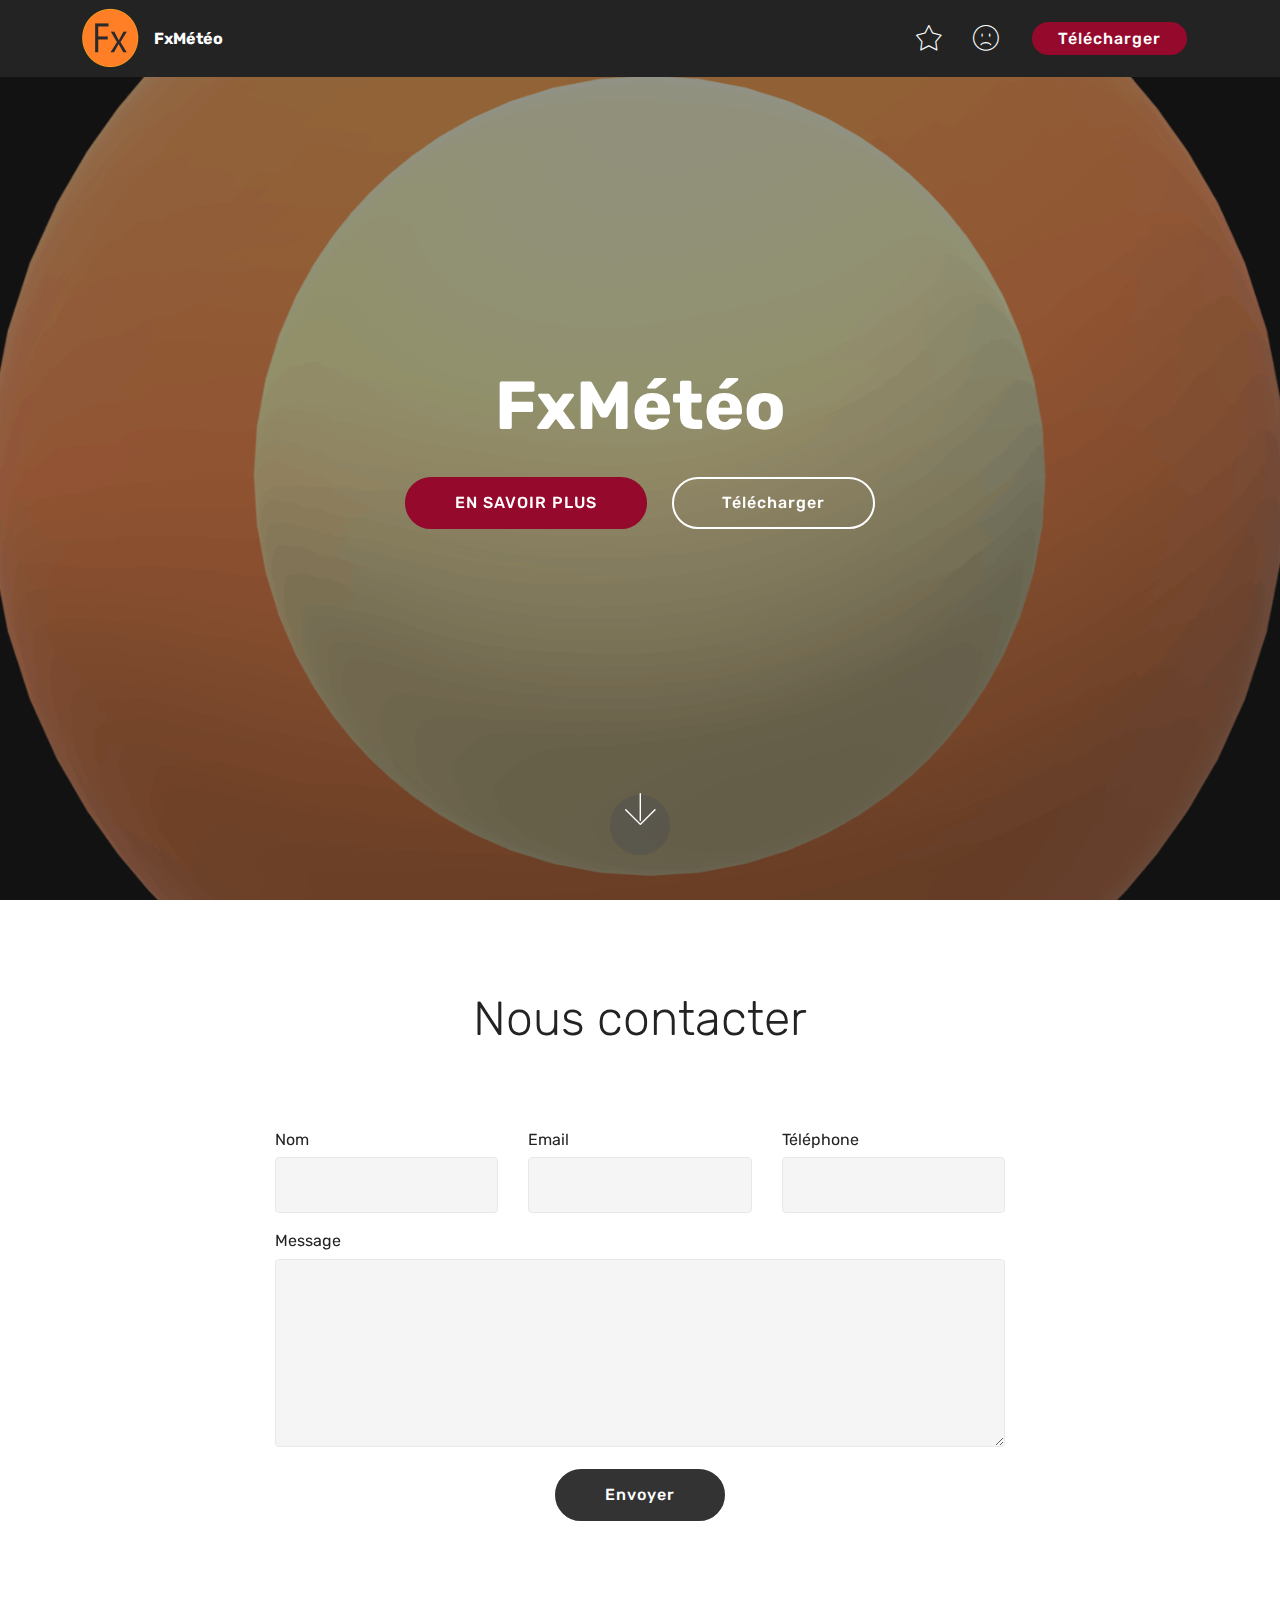
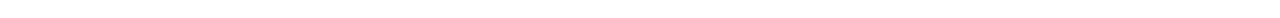
==== commit d68bcccf: "..." ====
--- a/index.html
+++ b/index.html
@@ -1,10 +1,9 @@
 <!DOCTYPE html>
 <html >
 <head>
-  <!-- Site made with Mobirise Website Builder v4.9.5, https://mobirise.com -->
   <meta charset="UTF-8">
   <meta http-equiv="X-UA-Compatible" content="IE=edge">
-  <meta name="generator" content="Mobirise v4.9.5, mobirise.com">
+  <meta name="theme-color" content="#090A0A">
   <meta name="viewport" content="width=device-width, initial-scale=1, minimum-scale=1">
   <link rel="shortcut icon" href="assets/images/logoxsoleil-122x122.png" type="image/x-icon">
   <meta name="description" content="">
@@ -38,7 +37,7 @@
         <div class="menu-logo">
             <div class="navbar-brand">
                 <span class="navbar-logo">
-                    <a href="FxMétéo.html">
+                    <a href="index.html">
                          <img src="assets/images/logoxsoleil-122x122.png" alt="Mobirise" title="" style="height: 3.8rem;">
                     </a>
                 </span>
@@ -47,19 +46,18 @@
         </div>
         <div class="collapse navbar-collapse" id="navbarSupportedContent">
             <ul class="navbar-nav nav-dropdown" data-app-modern-menu="true"><li class="nav-item">
-                    <a class="nav-link link text-white display-4" href="apropos.html"><span class="mbri-star mbr-iconfont mbr-iconfont-btn">&nbsp;À propos</span>
+                    <a class="nav-link link text-white display-4" href="apropos.html"><span class="mbri-star mbr-iconfont mbr-iconfont-btn"><br></span>
                         </a>
                 </li><li class="nav-item">
                     <a class="nav-link link text-white display-4" href="aide.html"><span class="mbri-sad-face mbr-iconfont mbr-iconfont-btn"></span>
                         </a>
                 </li></ul>
-            <div class="navbar-buttons mbr-section-btn"><a class="btn btn-sm btn-secondary display-4" href="FxMétéo.html">
-                    <span class="mbri-save mbr-iconfont mbr-iconfont-btn "><br></span></a></div>
+            <div class="navbar-buttons mbr-section-btn"><a class="btn btn-sm btn-secondary display-4" href="FxMétéo.html">Télécharger</a></div>
         </div>
     </nav>
 </section>
 
-<section class="engine"><a href="https://mobirise.info/d">free site maker</a></section><section class="cid-rjNafGKkWe mbr-fullscreen mbr-parallax-background" id="header2-0">
+<section class="engine"><a href="https://mobirise.info/f">easy website maker</a></section><section class="cid-rjNafGKkWe mbr-fullscreen mbr-parallax-background" id="header2-0">
 
     
 
@@ -102,7 +100,7 @@
         <div class="row justify-content-center">
             <div class="media-container-column col-lg-8" data-form-type="formoid">
                 <!---Formbuilder Form--->
-                <form action="https://mobirise.com/" method="POST" class="mbr-form form-with-styler" data-form-title="Mobirise Form"><input type="hidden" name="email" data-form-email="true" value="gUNDa8kyjLO52QLGzYXBb8/itdICWCpX/SsECe/AJ6BjysUCnybzo7A0BZMUHIFThH6ViTCU7G1DAHpdeQ+tQLdy0p8TaJYJnt2lfduKcC8dFl+DYn1GOAEitGyUYky9">
+                <form action="https://mobirise.com/" method="POST" class="mbr-form form-with-styler" data-form-title="Mobirise Form"><input type="hidden" name="email" data-form-email="true" value="WN6chtB2X0MRVLHWObqD2XOHucnlWX/CpCjLEow4Abb3gItxePOlvklWw8++9qugfP2q8Q+YAdfyaIGSgv7ndF78rN3U1MYjwUFo6kNImq/KBvhNd8zAuw/rdIvmwyp4">
                     <div class="row row-sm-offset">
                         <div hidden="hidden" data-form-alert="" class="alert alert-success col-12">Envoi confirmé</div>
                         <div hidden="hidden" data-form-alert-danger="" class="alert alert-danger col-12">
--- a/assets/mobirise/css/mbr-additional.css
+++ b/assets/mobirise/css/mbr-additional.css
@@ -2700,3 +2700,9 @@
 .cid-rjNbFKR8gG textarea.form-control {
   min-height: 188px;
 }
+.cid-rjOfBTHQjD {
+  background-color: #f96a09;
+}
+.cid-rjOfBTHQjD P {
+  color: #767676;
+}
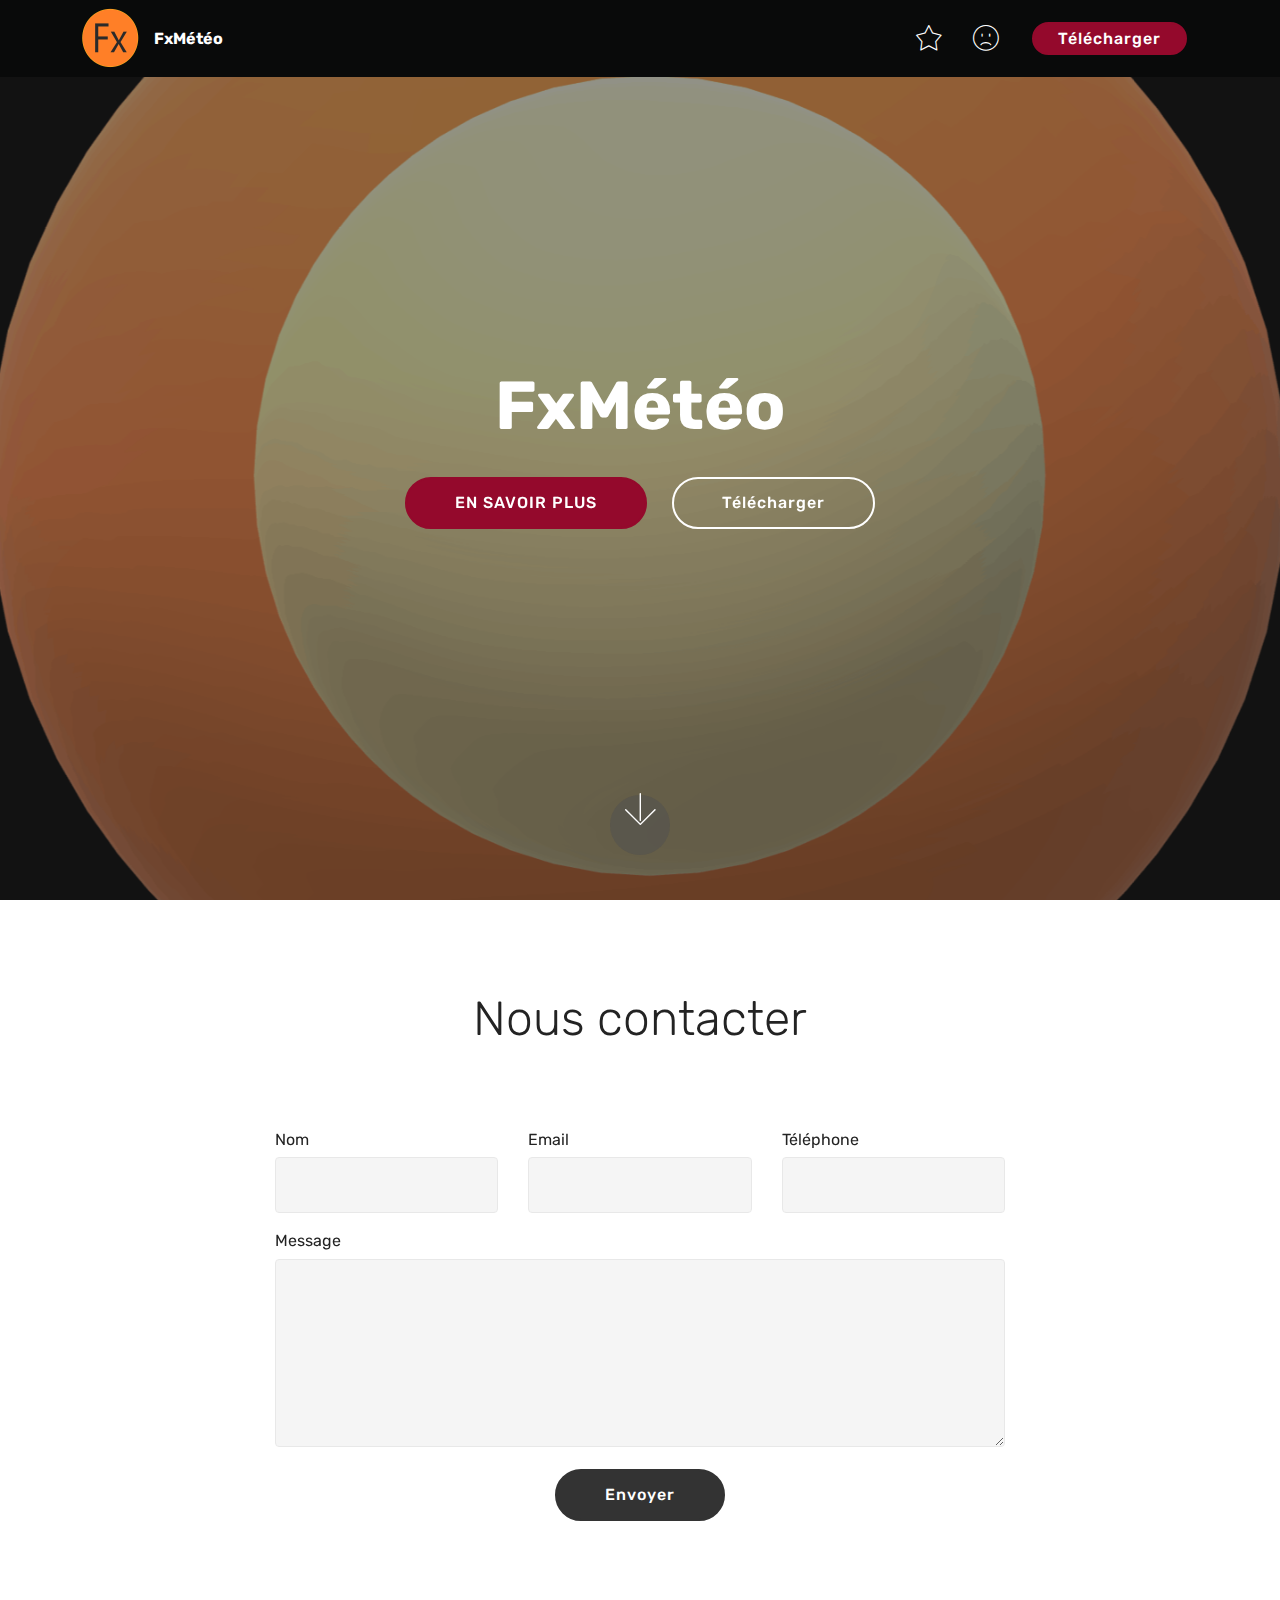
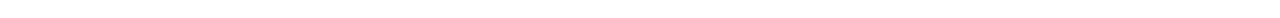
==== commit 75e1397b: "..." ====
--- a/index.html
+++ b/index.html
@@ -3,7 +3,7 @@
 <head>
   <meta charset="UTF-8">
   <meta http-equiv="X-UA-Compatible" content="IE=edge">
-  <meta name="theme-color" content="#090A0A">
+  <meta name="theme-color" content="#090a0a">
   <meta name="viewport" content="width=device-width, initial-scale=1, minimum-scale=1">
   <link rel="shortcut icon" href="assets/images/logoxsoleil-122x122.png" type="image/x-icon">
   <meta name="description" content="">
@@ -57,7 +57,7 @@
     </nav>
 </section>
 
-<section class="engine"><a href="https://mobirise.info/f">easy website maker</a></section><section class="cid-rjNafGKkWe mbr-fullscreen mbr-parallax-background" id="header2-0">
+<section class="engine"><a href="https://mobirise.info/w">free html5 templates</a></section><section class="cid-rjNafGKkWe mbr-fullscreen mbr-parallax-background" id="header2-0">
 
     
 
@@ -100,7 +100,7 @@
         <div class="row justify-content-center">
             <div class="media-container-column col-lg-8" data-form-type="formoid">
                 <!---Formbuilder Form--->
-                <form action="https://mobirise.com/" method="POST" class="mbr-form form-with-styler" data-form-title="Mobirise Form"><input type="hidden" name="email" data-form-email="true" value="WN6chtB2X0MRVLHWObqD2XOHucnlWX/CpCjLEow4Abb3gItxePOlvklWw8++9qugfP2q8Q+YAdfyaIGSgv7ndF78rN3U1MYjwUFo6kNImq/KBvhNd8zAuw/rdIvmwyp4">
+                <form action="https://mobirise.com/" method="POST" class="mbr-form form-with-styler" data-form-title="Mobirise Form"><input type="hidden" name="email" data-form-email="true" value="bycroBzzp+GwE2rTH7z0nFAJ22Lvh0gQzwj/McLmkRomW74Nt04sRFIIthRpQQ6AZ7cLwAx/NTS3PMvonga/y4sXtKgPlPz9BOSRIJVe0+Sz6pyNPSjn7FOp8hjzqsyE">
                     <div class="row row-sm-offset">
                         <div hidden="hidden" data-form-alert="" class="alert alert-success col-12">Envoi confirmé</div>
                         <div hidden="hidden" data-form-alert-danger="" class="alert alert-danger col-12">
--- a/assets/mobirise/css/mbr-additional.css
+++ b/assets/mobirise/css/mbr-additional.css
@@ -1384,12 +1384,12 @@
 }
 .cid-rjNeJMRrYk .navbar {
   padding: .5rem 0;
-  background: #232323;
+  background: #090a0a;
   transition: none;
   min-height: 77px;
 }
 .cid-rjNeJMRrYk .navbar-dropdown.bg-color.transparent.opened {
-  background: #232323;
+  background: #090a0a;
 }
 .cid-rjNeJMRrYk a {
   font-style: normal;
@@ -1480,7 +1480,7 @@
   padding-bottom: 0;
 }
 .cid-rjNeJMRrYk .dropdown .dropdown-menu {
-  background: #232323;
+  background: #090a0a;
   display: none;
   position: absolute;
   min-width: 5rem;
@@ -2286,12 +2286,12 @@
 }
 .cid-rjNdp1Jo3a .navbar {
   padding: .5rem 0;
-  background: #232323;
+  background: #090a0a;
   transition: none;
   min-height: 77px;
 }
 .cid-rjNdp1Jo3a .navbar-dropdown.bg-color.transparent.opened {
-  background: #232323;
+  background: #090a0a;
 }
 .cid-rjNdp1Jo3a a {
   font-style: normal;
@@ -2382,7 +2382,7 @@
   padding-bottom: 0;
 }
 .cid-rjNdp1Jo3a .dropdown .dropdown-menu {
-  background: #232323;
+  background: #090a0a;
   display: none;
   position: absolute;
   min-width: 5rem;
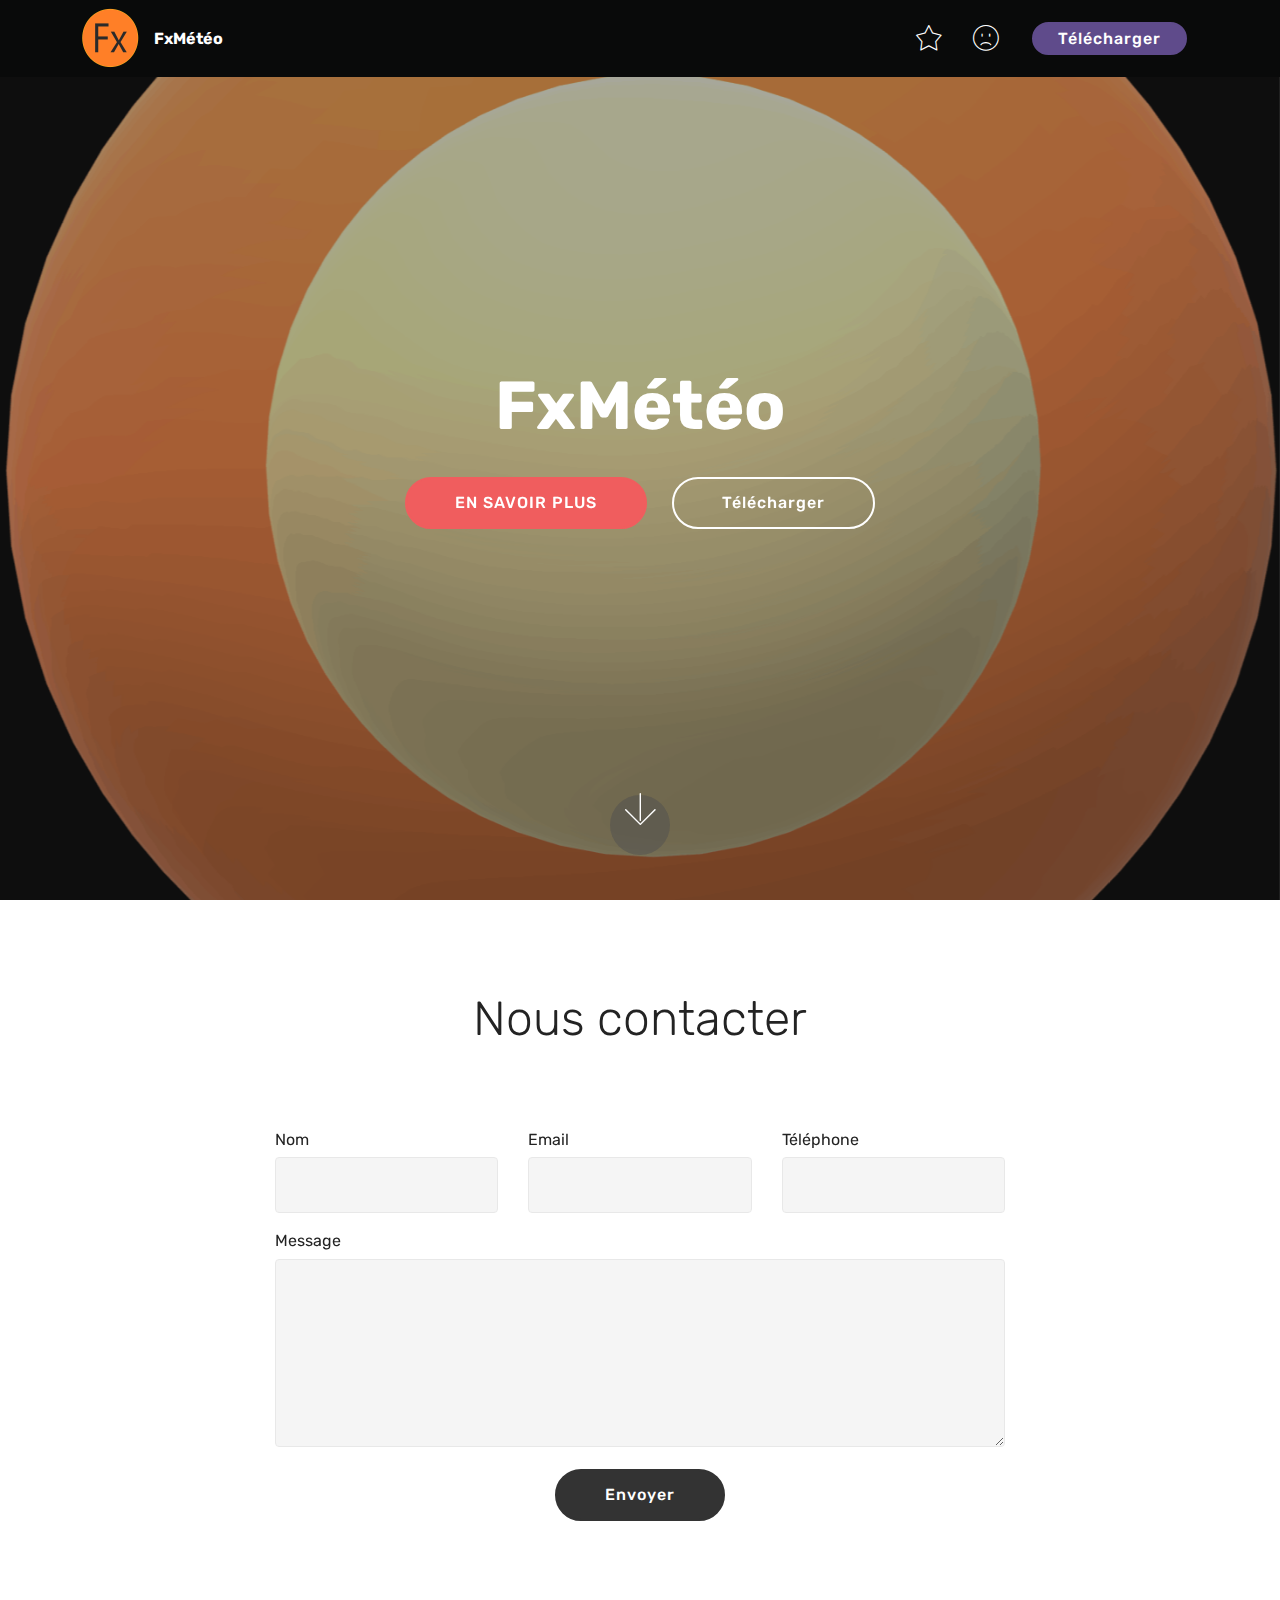
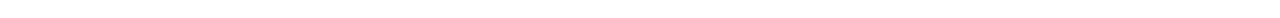
==== commit 5f5bff6b: "..." ====
--- a/index.html
+++ b/index.html
@@ -52,16 +52,16 @@
                     <a class="nav-link link text-white display-4" href="aide.html"><span class="mbri-sad-face mbr-iconfont mbr-iconfont-btn"></span>
                         </a>
                 </li></ul>
-            <div class="navbar-buttons mbr-section-btn"><a class="btn btn-sm btn-secondary display-4" href="FxMétéo.html">Télécharger</a></div>
+            <div class="navbar-buttons mbr-section-btn"><a class="btn btn-sm btn-danger display-4" href="FxMétéo.html">Télécharger</a></div>
         </div>
     </nav>
 </section>
 
-<section class="engine"><a href="https://mobirise.info/w">free html5 templates</a></section><section class="cid-rjNafGKkWe mbr-fullscreen mbr-parallax-background" id="header2-0">
+<section class="engine"><a href="https://mobirise.info/x">free css templates</a></section><section class="cid-rjNafGKkWe mbr-fullscreen mbr-parallax-background" id="header2-0">
 
     
 
-    <div class="mbr-overlay" style="opacity: 0.5; background-color: rgb(35, 35, 35);"></div>
+    <div class="mbr-overlay" style="opacity: 0.4; background-color: rgb(35, 35, 35);"></div>
 
     <div class="container align-center">
         <div class="row justify-content-md-center">
@@ -70,7 +70,7 @@
                     FxMétéo</h1>
                 
                 
-                <div class="mbr-section-btn"><a class="btn btn-md btn-secondary display-4" href="apropos.html">EN SAVOIR PLUS</a>
+                <div class="mbr-section-btn"><a class="btn btn-md btn-warning display-4" href="apropos.html">EN SAVOIR PLUS</a>
                     <a class="btn btn-md btn-white-outline display-4" href="FxMétéo.html">Télécharger</a></div>
             </div>
         </div>
@@ -100,7 +100,7 @@
         <div class="row justify-content-center">
             <div class="media-container-column col-lg-8" data-form-type="formoid">
                 <!---Formbuilder Form--->
-                <form action="https://mobirise.com/" method="POST" class="mbr-form form-with-styler" data-form-title="Mobirise Form"><input type="hidden" name="email" data-form-email="true" value="bycroBzzp+GwE2rTH7z0nFAJ22Lvh0gQzwj/McLmkRomW74Nt04sRFIIthRpQQ6AZ7cLwAx/NTS3PMvonga/y4sXtKgPlPz9BOSRIJVe0+Sz6pyNPSjn7FOp8hjzqsyE">
+                <form action="https://mobirise.com/" method="POST" class="mbr-form form-with-styler" data-form-title="Mobirise Form"><input type="hidden" name="email" data-form-email="true" value="suyxTqlPqgmxtqEh+0o9czn7H6HVzB7Q1/s+Yig/tclDEYffUMeD0wu+ZWXsrYk64y1TAIADyBZ26UsNhFgSQjaUU5trU0F6VOOC4+636zzyC2B1rGt9tWucjNEpIbFw">
                     <div class="row row-sm-offset">
                         <div hidden="hidden" data-form-alert="" class="alert alert-success col-12">Envoi confirmé</div>
                         <div hidden="hidden" data-form-alert-danger="" class="alert alert-danger col-12">
--- a/assets/mobirise/css/mbr-additional.css
+++ b/assets/mobirise/css/mbr-additional.css
@@ -141,10 +141,10 @@
   background-color: #82786e !important;
 }
 .bg-warning {
-  background-color: #879a9f !important;
+  background-color: #f05d5e !important;
 }
 .bg-danger {
-  background-color: #b1a374 !important;
+  background-color: #5f4b8b !important;
 }
 .btn-primary,
 .btn-primary:active {
@@ -228,8 +228,8 @@
 }
 .btn-warning,
 .btn-warning:active {
-  background-color: #879a9f !important;
-  border-color: #879a9f !important;
+  background-color: #f05d5e !important;
+  border-color: #f05d5e !important;
   color: #ffffff !important;
 }
 .btn-warning:hover,
@@ -237,19 +237,19 @@
 .btn-warning.focus,
 .btn-warning.active {
   color: #ffffff !important;
-  background-color: #617479 !important;
-  border-color: #617479 !important;
+  background-color: #ea1718 !important;
+  border-color: #ea1718 !important;
 }
 .btn-warning.disabled,
 .btn-warning:disabled {
   color: #ffffff !important;
-  background-color: #617479 !important;
-  border-color: #617479 !important;
+  background-color: #ea1718 !important;
+  border-color: #ea1718 !important;
 }
 .btn-danger,
 .btn-danger:active {
-  background-color: #b1a374 !important;
-  border-color: #b1a374 !important;
+  background-color: #5f4b8b !important;
+  border-color: #5f4b8b !important;
   color: #ffffff !important;
 }
 .btn-danger:hover,
@@ -257,14 +257,14 @@
 .btn-danger.focus,
 .btn-danger.active {
   color: #ffffff !important;
-  background-color: #8b7d4e !important;
-  border-color: #8b7d4e !important;
+  background-color: #3d3059 !important;
+  border-color: #3d3059 !important;
 }
 .btn-danger.disabled,
 .btn-danger:disabled {
   color: #ffffff !important;
-  background-color: #8b7d4e !important;
-  border-color: #8b7d4e !important;
+  background-color: #3d3059 !important;
+  border-color: #3d3059 !important;
 }
 .btn-white {
   color: #333333 !important;
@@ -392,42 +392,42 @@
 .btn-warning-outline,
 .btn-warning-outline:active {
   background: none;
-  border-color: #55666b;
-  color: #55666b;
+  border-color: #d31415;
+  color: #d31415;
 }
 .btn-warning-outline:hover,
 .btn-warning-outline:focus,
 .btn-warning-outline.focus,
 .btn-warning-outline.active {
   color: #ffffff;
-  background-color: #879a9f;
-  border-color: #879a9f;
+  background-color: #f05d5e;
+  border-color: #f05d5e;
 }
 .btn-warning-outline.disabled,
 .btn-warning-outline:disabled {
   color: #ffffff !important;
-  background-color: #879a9f !important;
-  border-color: #879a9f !important;
+  background-color: #f05d5e !important;
+  border-color: #f05d5e !important;
 }
 .btn-danger-outline,
 .btn-danger-outline:active {
   background: none;
-  border-color: #7a6e45;
-  color: #7a6e45;
+  border-color: #322749;
+  color: #322749;
 }
 .btn-danger-outline:hover,
 .btn-danger-outline:focus,
 .btn-danger-outline.focus,
 .btn-danger-outline.active {
   color: #ffffff;
-  background-color: #b1a374;
-  border-color: #b1a374;
+  background-color: #5f4b8b;
+  border-color: #5f4b8b;
 }
 .btn-danger-outline.disabled,
 .btn-danger-outline:disabled {
   color: #ffffff !important;
-  background-color: #b1a374 !important;
-  border-color: #b1a374 !important;
+  background-color: #5f4b8b !important;
+  border-color: #5f4b8b !important;
 }
 .btn-black-outline,
 .btn-black-outline:active {
@@ -476,10 +476,10 @@
   color: #82786e !important;
 }
 .text-warning {
-  color: #879a9f !important;
+  color: #f05d5e !important;
 }
 .text-danger {
-  color: #b1a374 !important;
+  color: #5f4b8b !important;
 }
 .text-white {
   color: #ffffff !important;
@@ -505,11 +505,11 @@
 }
 a.text-warning:hover,
 a.text-warning:focus {
-  color: #55666b !important;
+  color: #d31415 !important;
 }
 a.text-danger:hover,
 a.text-danger:focus {
-  color: #7a6e45 !important;
+  color: #322749 !important;
 }
 a.text-white:hover,
 a.text-white:focus {
@@ -526,10 +526,10 @@
   background-color: #82786e;
 }
 .alert-warning {
-  background-color: #879a9f;
+  background-color: #f05d5e;
 }
 .alert-danger {
-  background-color: #b1a374;
+  background-color: #5f4b8b;
 }
 .mbr-section-btn a.btn:not(.btn-form) {
   border-radius: 100px;
@@ -581,11 +581,11 @@
 }
 .mbr-plan-header.bg-warning .mbr-plan-subtitle,
 .mbr-plan-header.bg-warning .mbr-plan-price-desc {
-  color: #ced6d8;
+  color: #ffffff;
 }
 .mbr-plan-header.bg-danger .mbr-plan-subtitle,
 .mbr-plan-header.bg-danger .mbr-plan-price-desc {
-  color: #dfd9c6;
+  color: #a192c4;
 }
 /* Scroll to top button*/
 .scrollToTop_wraper {
@@ -1819,12 +1819,12 @@
 }
 .cid-rjNeMPnQwn .navbar {
   padding: .5rem 0;
-  background: #232323;
+  background: #090a0a;
   transition: none;
   min-height: 77px;
 }
 .cid-rjNeMPnQwn .navbar-dropdown.bg-color.transparent.opened {
-  background: #232323;
+  background: #090a0a;
 }
 .cid-rjNeMPnQwn a {
   font-style: normal;
@@ -1915,7 +1915,7 @@
   padding-bottom: 0;
 }
 .cid-rjNeMPnQwn .dropdown .dropdown-menu {
-  background: #232323;
+  background: #090a0a;
   display: none;
   position: absolute;
   min-width: 5rem;
@@ -2677,7 +2677,7 @@
   color: #c1c1c1 !important;
 }
 .cid-rjNafGKkWe {
-  background-image: url("../../../assets/images/ouverture-1-2000x1032.png");
+  background-image: url("../../../assets/images/ouverture-4-2000x1032.png");
 }
 .cid-rjNbFKR8gG {
   padding-top: 90px;
